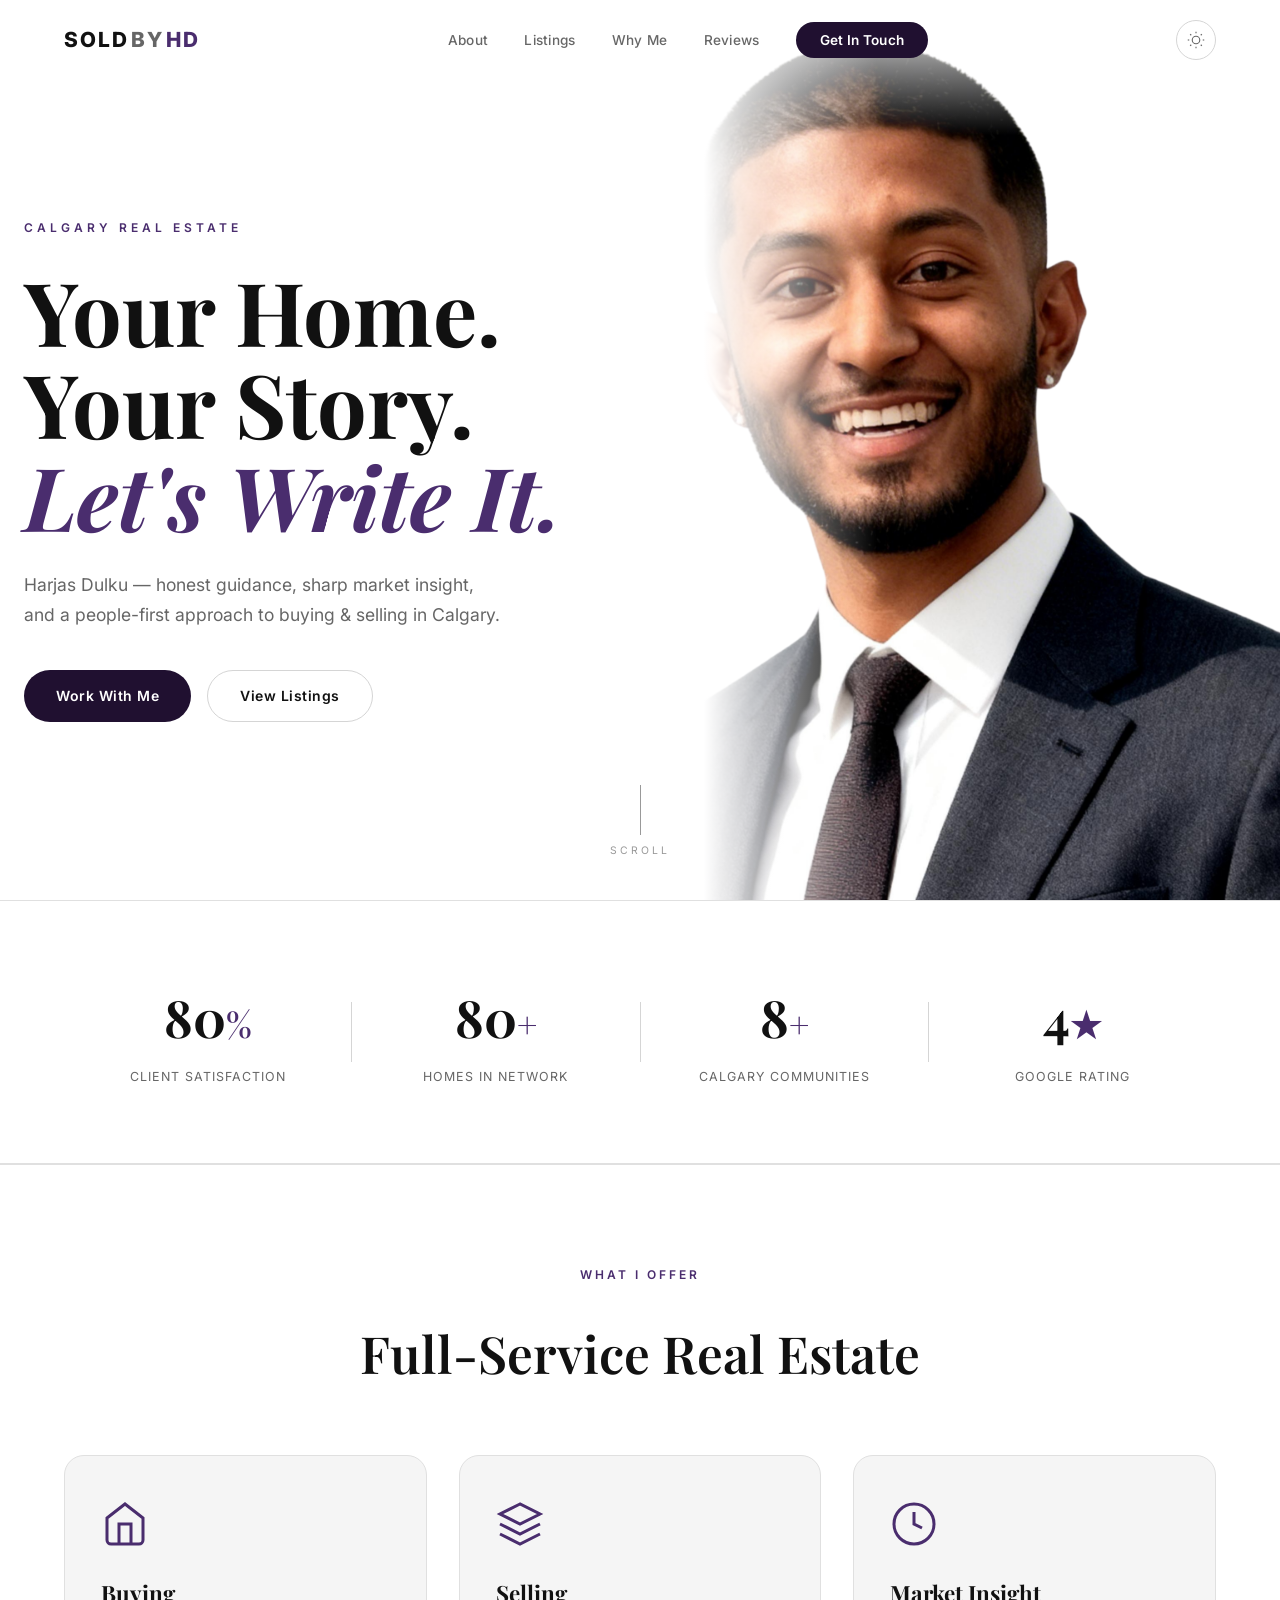
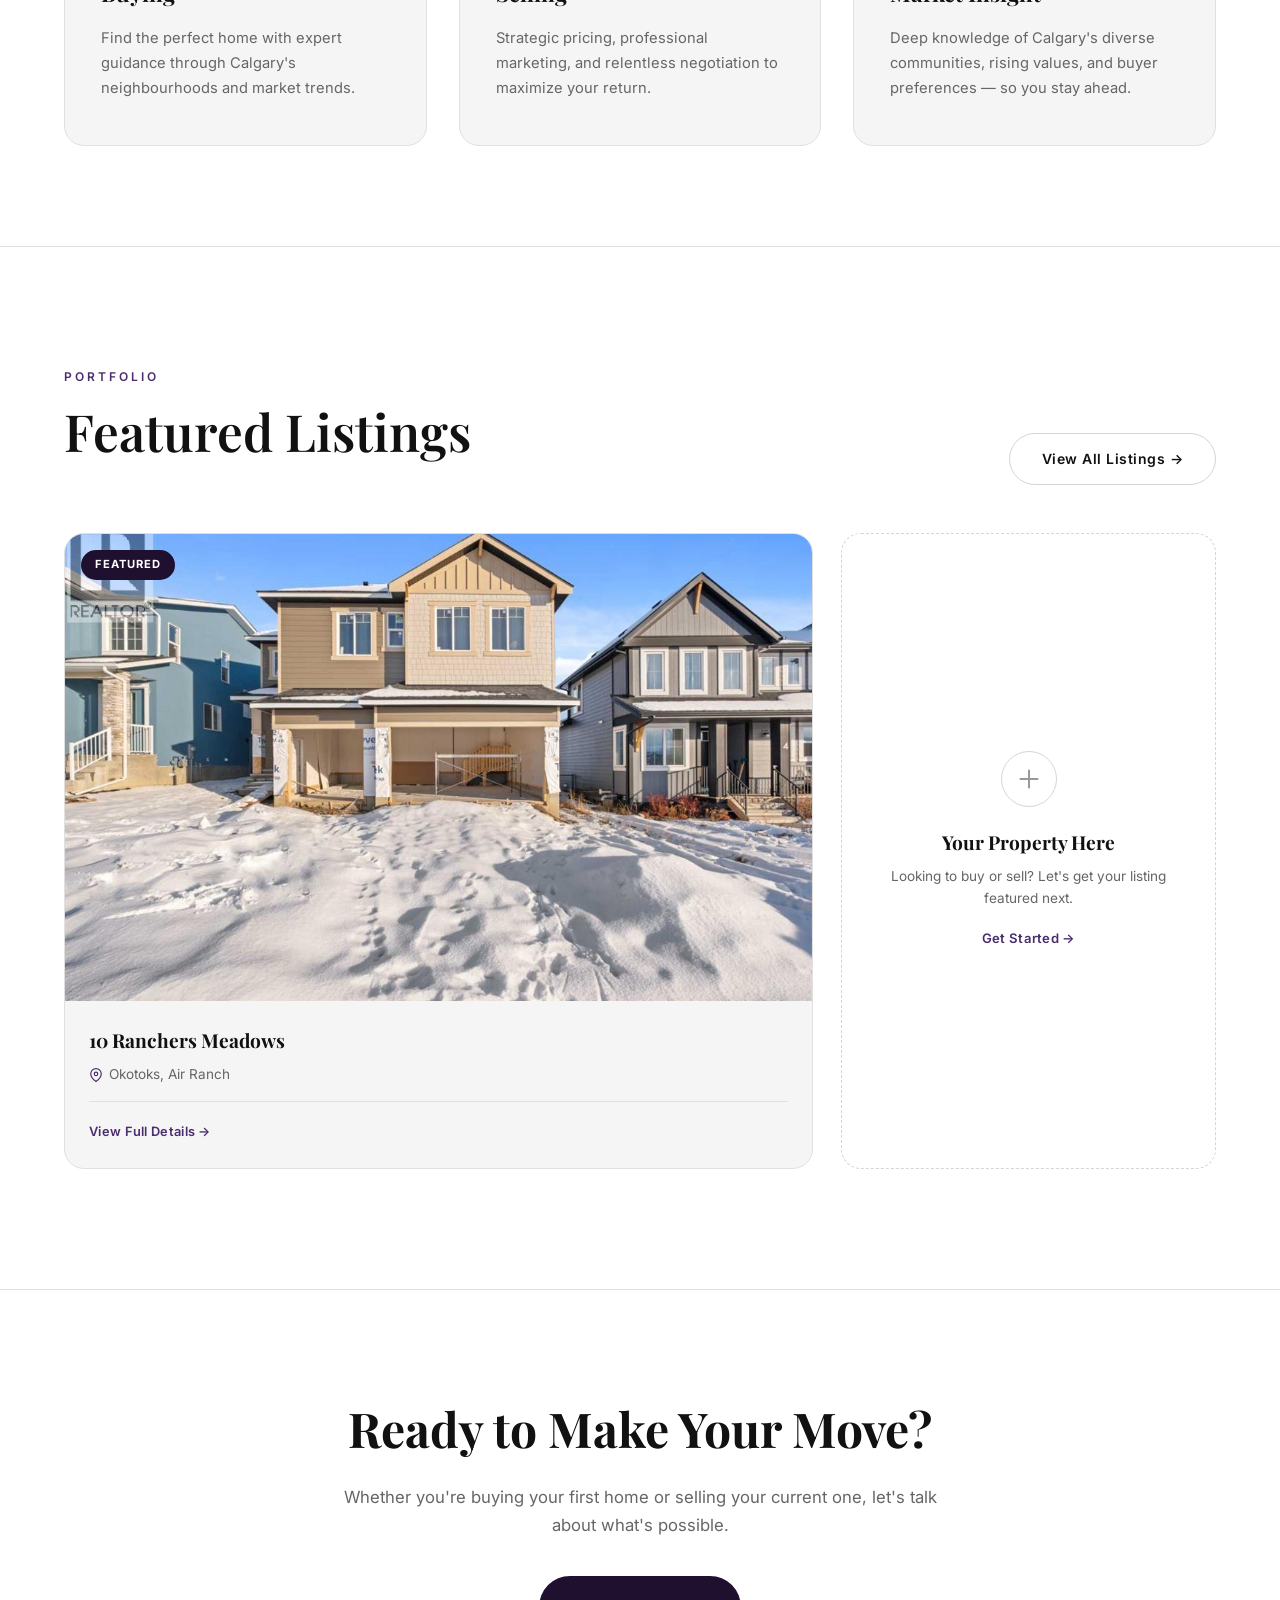
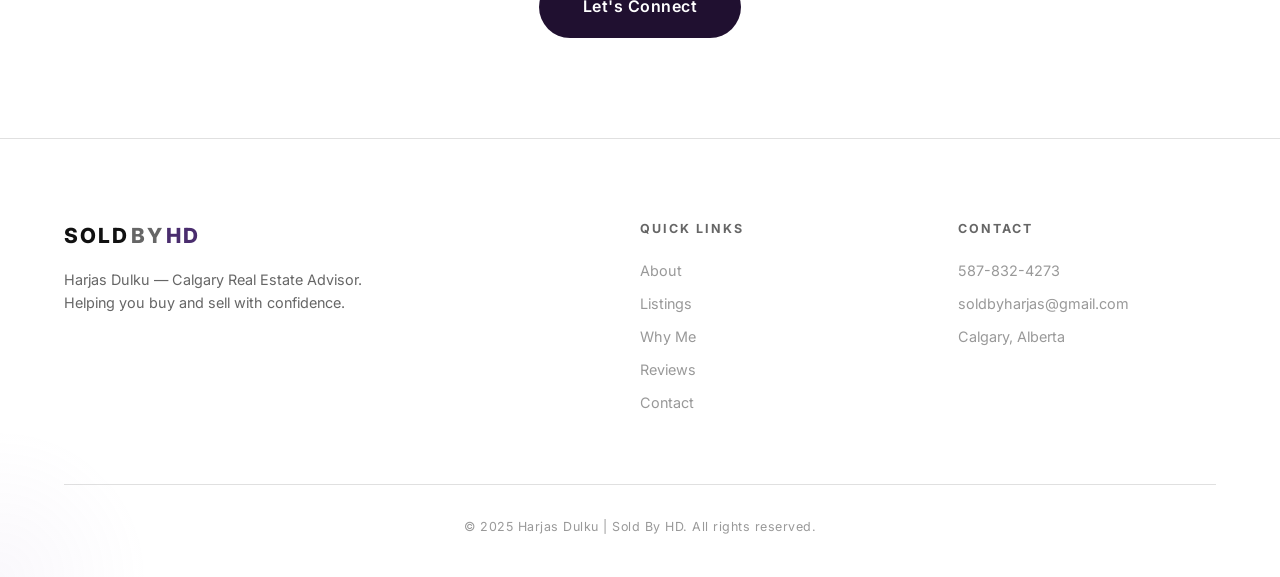
==== index.html @ 69a9d438 "Add Calgary map, refresh listings, populate client reviews - Replace contact page placeholder with e" ====
<!DOCTYPE html>
<html lang="en">
<head>
  <meta charset="UTF-8">
  <meta name="viewport" content="width=device-width, initial-scale=1.0">
  <title>Harjas Dulku — Calgary Real Estate | Sold By HD</title>
  <meta name="description" content="Harjas Dulku — Your trusted Calgary real estate advisor. Honest guidance, sharp market insight, and a people-first approach to buying and selling homes.">
  <meta property="og:title" content="Harjas Dulku — Calgary Real Estate">
  <meta property="og:description" content="Honest guidance, sharp market insight, and a people-first approach to buying and selling homes in Calgary.">
  <meta property="og:type" content="website">
  <meta property="og:url" content="https://soldbyhd.ca/">
  <link rel="preconnect" href="https://fonts.googleapis.com">
  <link rel="preconnect" href="https://fonts.gstatic.com" crossorigin>
  <link href="https://fonts.googleapis.com/css2?family=Inter:wght@300;400;500;600;700;800;900&family=Playfair+Display:ital,wght@0,400;0,500;0,600;0,700;1,400;1,500&display=swap" rel="stylesheet">
  <link rel="stylesheet" href="styles.css">
</head>
<body>

  <!-- NAVBAR -->
  <nav class="navbar" id="navbar">
    <div class="nav-container">
      <a href="index.html" class="nav-logo">
        <span class="logo-sold">SOLD</span><span class="logo-by">BY</span><span class="logo-hd">HD</span>
      </a>
      <ul class="nav-links" id="navLinks">
        <li><a href="about.html">About</a></li>
        <li><a href="listings.html">Listings</a></li>
        <li><a href="why-me.html">Why Me</a></li>
        <li><a href="reviews.html">Reviews</a></li>
        <li><a href="contact.html" class="nav-cta">Get In Touch</a></li>
      </ul>
      <div class="nav-right">
        <button class="theme-toggle" id="themeToggle" aria-label="Toggle light/dark mode">
          <svg class="icon-moon" viewBox="0 0 24 24" fill="none" stroke="currentColor" stroke-width="1.5"><path d="M21 12.79A9 9 0 1111.21 3 7 7 0 0021 12.79z"/></svg>
          <svg class="icon-sun" viewBox="0 0 24 24" fill="none" stroke="currentColor" stroke-width="1.5"><circle cx="12" cy="12" r="5"/><line x1="12" y1="1" x2="12" y2="3"/><line x1="12" y1="21" x2="12" y2="23"/><line x1="4.22" y1="4.22" x2="5.64" y2="5.64"/><line x1="18.36" y1="18.36" x2="19.78" y2="19.78"/><line x1="1" y1="12" x2="3" y2="12"/><line x1="21" y1="12" x2="23" y2="12"/><line x1="4.22" y1="19.78" x2="5.64" y2="18.36"/><line x1="18.36" y1="5.64" x2="19.78" y2="4.22"/></svg>
        </button>
        <button class="nav-toggle" id="navToggle" aria-label="Toggle navigation">
          <span></span><span></span><span></span>
        </button>
      </div>
    </div>
  </nav>

  <!-- HERO -->
  <section class="hero" id="hero">
    <div class="hero-bg-overlay"></div>
    <div class="hero-content">
      <div class="hero-tag reveal">Calgary Real Estate</div>
      <h1 class="hero-title reveal">
        <span class="hero-line">Your Home.</span>
        <span class="hero-line">Your Story.</span>
        <span class="hero-line accent">Let's Write It.</span>
      </h1>
      <p class="hero-subtitle reveal">
        Harjas Dulku — honest guidance, sharp market insight, and a people-first approach to buying &amp; selling in Calgary.
      </p>
      <div class="hero-actions reveal">
        <a href="contact.html" class="btn btn-primary">Work With Me</a>
        <a href="listings.html" class="btn btn-ghost">View Listings</a>
      </div>
    </div>
    <div class="hero-scroll-indicator">
      <div class="scroll-line"></div>
      <span>Scroll</span>
    </div>
    <div class="hero-image" aria-hidden="true">
      <img src="Images/SOLD BY HARJAS.png" alt="Harjas Dulku — Calgary Real Estate Advisor">
    </div>
  </section>

  <!-- STATS BAR -->
  <section class="stats-bar">
    <div class="container">
      <div class="stats-grid">
        <div class="stat-item reveal">
          <span class="stat-number" data-target="100">0</span><span class="stat-suffix">%</span>
          <span class="stat-label">Client Satisfaction</span>
        </div>
        <div class="stat-divider"></div>
        <div class="stat-item reveal">
          <span class="stat-number" data-target="100">0</span><span class="stat-suffix">+</span>
          <span class="stat-label">Homes in Network</span>
        </div>
        <div class="stat-divider"></div>
        <div class="stat-item reveal">
          <span class="stat-number" data-target="10">0</span><span class="stat-suffix">+</span>
          <span class="stat-label">Calgary Communities</span>
        </div>
        <div class="stat-divider"></div>
        <div class="stat-item reveal">
          <span class="stat-number" data-target="5">0</span><span class="stat-suffix">★</span>
          <span class="stat-label">Google Rating</span>
        </div>
      </div>
    </div>
  </section>

  <!-- SERVICES PREVIEW -->
  <section class="services">
    <div class="container">
      <div class="section-header center">
        <div class="section-tag reveal">What I Offer</div>
        <h2 class="section-title reveal">Full-Service Real Estate</h2>
      </div>
      <div class="services-grid">
        <div class="service-card reveal">
          <div class="service-icon">
            <svg viewBox="0 0 24 24" fill="none" stroke="currentColor" stroke-width="1.5">
              <path d="M3 9l9-7 9 7v11a2 2 0 01-2 2H5a2 2 0 01-2-2z"/>
              <polyline points="9 22 9 12 15 12 15 22"/>
            </svg>
          </div>
          <h3>Buying</h3>
          <p>Find the perfect home with expert guidance through Calgary's neighbourhoods and market trends.</p>
        </div>
        <div class="service-card reveal">
          <div class="service-icon">
            <svg viewBox="0 0 24 24" fill="none" stroke="currentColor" stroke-width="1.5">
              <path d="M12 2L2 7l10 5 10-5-10-5z"/>
              <path d="M2 17l10 5 10-5"/>
              <path d="M2 12l10 5 10-5"/>
            </svg>
          </div>
          <h3>Selling</h3>
          <p>Strategic pricing, professional marketing, and relentless negotiation to maximize your return.</p>
        </div>
        <div class="service-card reveal">
          <div class="service-icon">
            <svg viewBox="0 0 24 24" fill="none" stroke="currentColor" stroke-width="1.5">
              <circle cx="12" cy="12" r="10"/>
              <path d="M12 6v6l4 2"/>
            </svg>
          </div>
          <h3>Market Insight</h3>
          <p>Deep knowledge of Calgary's diverse communities, rising values, and buyer preferences — so you stay ahead.</p>
        </div>
      </div>
    </div>
  </section>

  <!-- FEATURED LISTING PREVIEW -->
  <section class="listings" id="listings-preview">
    <div class="container">
      <div class="section-header">
        <div>
          <div class="section-tag reveal">Portfolio</div>
          <h2 class="section-title reveal">Featured Listings</h2>
        </div>
        <a href="listings.html" class="btn btn-ghost reveal">View All Listings &rarr;</a>
      </div>
      <div class="featured-duo">
        <a href="contact.html" class="listing-card featured reveal">
          <div class="listing-image">
            <img src="Images/Ranchers Meadow.jpg" alt="10 Ranchers Meadows, Okotoks" class="listing-real-image">
            <div class="listing-badge">Featured</div>
            <div class="listing-overlay"><span>Contact for Details &rarr;</span></div>
          </div>
          <div class="listing-info">
            <h3>10 Ranchers Meadows</h3>
            <p class="listing-location">
              <svg viewBox="0 0 24 24" fill="none" stroke="currentColor" stroke-width="2" width="14" height="14"><path d="M21 10c0 7-9 13-9 13s-9-6-9-13a9 9 0 0118 0z"/><circle cx="12" cy="10" r="3"/></svg>
              Okotoks, Air Ranch
            </p>
            <div class="listing-details"><span>View Full Details &rarr;</span></div>
          </div>
        </a>
        <a href="contact.html" class="listing-card listing-cta-card reveal">
          <div class="listing-cta-inner">
            <div class="listing-cta-icon">
              <svg viewBox="0 0 24 24" fill="none" stroke="currentColor" stroke-width="1.5" width="32" height="32"><path d="M12 5v14M5 12h14"/></svg>
            </div>
            <h3>Your Property Here</h3>
            <p>Looking to buy or sell? Let's get your listing featured next.</p>
            <span class="listing-cta-link">Get Started &rarr;</span>
          </div>
        </a>
      </div>
    </div>
  </section>

  <!-- CTA BANNER -->
  <section class="cta-banner">
    <div class="container">
      <div class="cta-content reveal">
        <h2>Ready to Make Your Move?</h2>
        <p>Whether you're buying your first home or selling your current one, let's talk about what's possible.</p>
        <a href="contact.html" class="btn btn-primary btn-lg">Let's Connect</a>
      </div>
    </div>
  </section>

  <!-- FOOTER -->
  <footer class="footer">
    <div class="container">
      <div class="footer-grid">
        <div class="footer-brand">
          <a href="index.html" class="nav-logo">
            <span class="logo-sold">SOLD</span><span class="logo-by">BY</span><span class="logo-hd">HD</span>
          </a>
          <p>Harjas Dulku — Calgary Real Estate Advisor. Helping you buy and sell with confidence.</p>
        </div>
        <div class="footer-links">
          <h4>Quick Links</h4>
          <a href="about.html">About</a>
          <a href="listings.html">Listings</a>
          <a href="why-me.html">Why Me</a>
          <a href="reviews.html">Reviews</a>
          <a href="contact.html">Contact</a>
        </div>
        <div class="footer-contact">
          <h4>Contact</h4>
          <a href="tel:+15878324273">587-832-4273</a>
          <a href="mailto:soldbyharjas@gmail.com">soldbyharjas@gmail.com</a>
          <p>Calgary, Alberta</p>
        </div>
      </div>
      <div class="footer-bottom">
        <p>&copy; 2025 Harjas Dulku | Sold By HD. All rights reserved.</p>
      </div>
    </div>
  </footer>

  <script src="script.js"></script>
</body>
</html>
---- styles.css ----
/* ============================================================
   SOLD BY HD — Harjas Dulku Real Estate
   Dark theme, flat black, no gradients. Clean & modern.
   ============================================================ */

/* --- RESET & BASE --- */
*, *::before, *::after {
  margin: 0;
  padding: 0;
  box-sizing: border-box;
}

/* Dark mode (default) */
:root,
[data-theme="dark"] {
  --black: #000000;
  --bg: #000000;
  --bg-card: #0a0a0a;
  --bg-elevated: #111111;
  --bg-hover: #1a1a1a;
  --white: #ffffff;
  --text: #e0e0e0;
  --text-muted: #888888;
  --text-dim: #555555;
  --accent: #201030;
  --accent-hover: #2e1a45;
  --accent-dim: rgba(32, 16, 48, 0.3);
  --accent-light: #a78bcc;
  --accent-text: #c4aee0;
  --border: #1a1a1a;
  --border-light: #222222;
  --radius: 12px;
  --radius-sm: 8px;
  --radius-lg: 20px;
  --transition: 0.35s cubic-bezier(0.25, 0.46, 0.45, 0.94);
  --transition-fast: 0.2s ease;
  --font-body: 'Inter', -apple-system, BlinkMacSystemFont, sans-serif;
  --font-display: 'Playfair Display', Georgia, serif;
}

/* Light mode */
[data-theme="light"] {
  --black: #ffffff;
  --bg: #ffffff;
  --bg-card: #f5f5f5;
  --bg-elevated: #eeeeee;
  --bg-hover: #e8e8e8;
  --white: #111111;
  --text: #333333;
  --text-muted: #666666;
  --text-dim: #999999;
  --accent: #201030;
  --accent-hover: #2e1a45;
  --accent-dim: rgba(32, 16, 48, 0.08);
  --accent-light: #6b4d8a;
  --accent-text: #4a2d6e;
  --border: #e0e0e0;
  --border-light: #d5d5d5;
}

/* System preference: light */
@media (prefers-color-scheme: light) {
  :root:not([data-theme="dark"]) {
    --black: #ffffff;
    --bg: #ffffff;
    --bg-card: #f5f5f5;
    --bg-elevated: #eeeeee;
    --bg-hover: #e8e8e8;
    --white: #111111;
    --text: #333333;
    --text-muted: #666666;
    --text-dim: #999999;
    --accent: #201030;
    --accent-hover: #2e1a45;
    --accent-dim: rgba(32, 16, 48, 0.08);
    --accent-light: #6b4d8a;
    --accent-text: #4a2d6e;
    --border: #e0e0e0;
    --border-light: #d5d5d5;
  }
}

html {
  scroll-behavior: smooth;
  scroll-padding-top: 80px;
}

body {
  font-family: var(--font-body);
  background: var(--black);
  color: var(--text);
  line-height: 1.6;
  -webkit-font-smoothing: antialiased;
  -moz-osx-font-smoothing: grayscale;
  overflow-x: hidden;
}

a {
  color: inherit;
  text-decoration: none;
}

img {
  max-width: 100%;
  display: block;
}

.container {
  max-width: 1200px;
  margin: 0 auto;
  padding: 0 24px;
}

/* --- REVEAL ANIMATION --- */
.reveal {
  opacity: 0;
  transform: translateY(40px);
  transition: opacity 0.8s cubic-bezier(0.25, 0.46, 0.45, 0.94),
              transform 0.8s cubic-bezier(0.25, 0.46, 0.45, 0.94);
}

.reveal.visible {
  opacity: 1;
  transform: translateY(0);
}

/* stagger children */
.reveal:nth-child(2) { transition-delay: 0.1s; }
.reveal:nth-child(3) { transition-delay: 0.2s; }
.reveal:nth-child(4) { transition-delay: 0.3s; }
.reveal:nth-child(5) { transition-delay: 0.4s; }

/* --- SECTION TAGS & TITLES --- */
.section-tag {
  font-size: 0.75rem;
  font-weight: 600;
  letter-spacing: 3px;
  text-transform: uppercase;
  color: var(--accent-text);
  margin-bottom: 16px;
}

.section-title {
  font-family: var(--font-display);
  font-size: clamp(2rem, 5vw, 3.2rem);
  font-weight: 600;
  color: var(--white);
  line-height: 1.15;
  margin-bottom: 24px;
}

.section-header {
  display: flex;
  justify-content: space-between;
  align-items: flex-end;
  margin-bottom: 48px;
  gap: 24px;
}

.section-header.center {
  flex-direction: column;
  align-items: center;
  text-align: center;
}

/* --- BUTTONS --- */
.btn {
  display: inline-flex;
  align-items: center;
  justify-content: center;
  gap: 8px;
  padding: 14px 32px;
  font-family: var(--font-body);
  font-size: 0.875rem;
  font-weight: 600;
  letter-spacing: 0.5px;
  border-radius: 50px;
  border: none;
  cursor: pointer;
  transition: all var(--transition);
  white-space: nowrap;
}

.btn-primary {
  background: var(--accent);
  color: #ffffff;
}

.btn-primary:hover {
  background: var(--accent-hover);
  transform: translateY(-2px);
  box-shadow: 0 8px 30px rgba(32, 16, 48, 0.5);
}

.btn-ghost {
  background: transparent;
  color: var(--white);
  border: 1px solid var(--border-light);
}

.btn-ghost:hover {
  border-color: var(--accent-light);
  color: var(--accent-text);
  transform: translateY(-2px);
}

.btn-lg {
  padding: 18px 44px;
  font-size: 1rem;
}

.btn-full {
  width: 100%;
}

/* ============================================================
   NAVBAR
   ============================================================ */
.navbar {
  position: fixed;
  top: 0;
  left: 0;
  width: 100%;
  z-index: 1000;
  padding: 20px 0;
  transition: all var(--transition);
}

.navbar.scrolled {
  background: color-mix(in srgb, var(--bg) 92%, transparent);
  backdrop-filter: blur(20px);
  -webkit-backdrop-filter: blur(20px);
  padding: 12px 0;
  border-bottom: 1px solid var(--border);
}

.nav-container {
  max-width: 1200px;
  margin: 0 auto;
  padding: 0 24px;
  display: flex;
  align-items: center;
  justify-content: space-between;
}

.nav-logo {
  font-size: 1.3rem;
  font-weight: 800;
  letter-spacing: 2px;
  display: flex;
  gap: 2px;
}

.logo-sold { color: var(--white); }
.logo-by { color: var(--text-muted); }
.logo-hd { color: var(--accent-text); }

.nav-links {
  display: flex;
  align-items: center;
  gap: 36px;
  list-style: none;
}

.nav-links a {
  font-size: 0.85rem;
  font-weight: 500;
  color: var(--text-muted);
  transition: color var(--transition-fast);
  letter-spacing: 0.3px;
}

.nav-links a:hover {
  color: var(--white);
}

.nav-cta {
  padding: 10px 24px !important;
  background: var(--accent);
  color: #ffffff !important;
  border-radius: 50px;
  font-weight: 600 !important;
}

.nav-cta:hover {
  background: var(--accent-hover) !important;
  color: #ffffff !important;
}

/* Nav right group */
.nav-right {
  display: flex;
  align-items: center;
  gap: 12px;
  flex-shrink: 0;
}

/* Theme toggle */
.theme-toggle {
  width: 40px;
  height: 40px;
  border: 1px solid var(--border-light);
  border-radius: 50%;
  background: transparent;
  color: var(--text-muted);
  cursor: pointer;
  display: flex;
  align-items: center;
  justify-content: center;
  transition: all var(--transition-fast);
  flex-shrink: 0;
}

.theme-toggle:hover {
  border-color: var(--accent-light);
  color: var(--accent-text);
}

.theme-toggle svg {
  width: 18px;
  height: 18px;
}

.theme-toggle .icon-moon,
.theme-toggle .icon-sun {
  display: none;
}

/* Show moon in dark mode (click to go light) */
:root:not([data-theme="light"]) .theme-toggle .icon-moon {
  display: block;
}
:root:not([data-theme="light"]) .theme-toggle .icon-sun {
  display: none;
}

/* Show sun in light mode (click to go dark) */
[data-theme="light"] .theme-toggle .icon-sun {
  display: block;
}
[data-theme="light"] .theme-toggle .icon-moon {
  display: none;
}

/* System light preference without explicit theme */
@media (prefers-color-scheme: light) {
  :root:not([data-theme="dark"]):not([data-theme="light"]) .theme-toggle .icon-sun {
    display: block;
  }
  :root:not([data-theme="dark"]):not([data-theme="light"]) .theme-toggle .icon-moon {
    display: none;
  }
}

/* Mobile toggle */
.nav-toggle {
  display: none;
  flex-direction: column;
  gap: 5px;
  background: none;
  border: none;
  cursor: pointer;
  padding: 4px;
  z-index: 1001;
}

.nav-toggle span {
  width: 24px;
  height: 2px;
  background: var(--white);
  transition: all var(--transition);
  border-radius: 2px;
}

.nav-toggle.active span:nth-child(1) {
  transform: rotate(45deg) translate(5px, 5px);
}

.nav-toggle.active span:nth-child(2) {
  opacity: 0;
}

.nav-toggle.active span:nth-child(3) {
  transform: rotate(-45deg) translate(5px, -5px);
}

/* ============================================================
   HERO
   ============================================================ */
.hero {
  position: relative;
  min-height: 100vh;
  display: flex;
  align-items: center;
  padding: 120px 24px 80px;
  overflow: hidden;
}

.hero-bg-overlay {
  position: absolute;
  inset: 0;
  background: var(--black);
  z-index: 0;
}

.hero-image {
  position: absolute;
  top: 0;
  right: 0;
  width: 45%;
  height: 100%;
  z-index: 1;
  overflow: hidden;
}

.hero-image img {
  width: 100%;
  height: 100%;
  object-fit: cover;
  object-position: top center;
}

/* Fade the image edges into the background */
.hero-image::after {
  content: '';
  position: absolute;
  inset: 0;
  background:
    linear-gradient(to right, var(--bg) 0%, transparent 30%),
    linear-gradient(to bottom, var(--bg) 0%, transparent 15%);
  pointer-events: none;
}

.hero-content {
  position: relative;
  z-index: 2;
  max-width: 650px;
}

.hero-tag {
  font-size: 0.75rem;
  font-weight: 600;
  letter-spacing: 4px;
  text-transform: uppercase;
  color: var(--accent-text);
  margin-bottom: 28px;
}

.hero-title {
  font-family: var(--font-display);
  font-size: clamp(3rem, 7vw, 5.5rem);
  font-weight: 700;
  line-height: 1.05;
  margin-bottom: 28px;
}

.hero-line {
  display: block;
  color: var(--white);
}

.hero-line.accent {
  color: var(--accent-text);
  font-style: italic;
}

.hero-subtitle {
  font-size: 1.1rem;
  color: var(--text-muted);
  line-height: 1.7;
  max-width: 480px;
  margin-bottom: 40px;
}

.hero-actions {
  display: flex;
  gap: 16px;
  flex-wrap: wrap;
}

/* Scroll indicator */
.hero-scroll-indicator {
  position: absolute;
  bottom: 40px;
  left: 50%;
  transform: translateX(-50%);
  display: flex;
  flex-direction: column;
  align-items: center;
  gap: 8px;
  z-index: 3;
}

.hero-scroll-indicator span {
  font-size: 0.65rem;
  letter-spacing: 3px;
  text-transform: uppercase;
  color: var(--text-dim);
}

.scroll-line {
  width: 1px;
  height: 50px;
  background: var(--text-dim);
  position: relative;
  overflow: hidden;
}

.scroll-line::after {
  content: '';
  position: absolute;
  top: -100%;
  left: 0;
  width: 100%;
  height: 100%;
  background: var(--accent-light);
  animation: scrollPulse 2s ease-in-out infinite;
}

@keyframes scrollPulse {
  0% { top: -100%; }
  100% { top: 100%; }
}

/* ============================================================
   STATS BAR
   ============================================================ */
.stats-bar {
  padding: 60px 0;
  border-top: 1px solid var(--border);
  border-bottom: 1px solid var(--border);
}

.stats-grid {
  display: flex;
  align-items: center;
  justify-content: center;
  gap: 0;
}

.stat-item {
  flex: 1;
  text-align: center;
  padding: 16px 24px;
}

.stat-number {
  font-family: var(--font-display);
  font-size: clamp(2.2rem, 4vw, 3.5rem);
  font-weight: 700;
  color: var(--white);
}

.stat-suffix {
  font-family: var(--font-display);
  font-size: clamp(1.5rem, 3vw, 2.2rem);
  color: var(--accent-text);
  font-weight: 600;
}

.stat-label {
  display: block;
  font-size: 0.78rem;
  color: var(--text-muted);
  letter-spacing: 1px;
  text-transform: uppercase;
  margin-top: 8px;
}

.stat-divider {
  width: 1px;
  height: 60px;
  background: var(--border-light);
}

/* ============================================================
   ABOUT
   ============================================================ */
.about {
  padding: 120px 0;
}

.about-grid {
  display: grid;
  grid-template-columns: 1fr 1fr;
  gap: 80px;
  align-items: center;
}

.about-image {
  position: relative;
}

.about-image-accent {
  position: absolute;
  bottom: -20px;
  right: -20px;
  width: 60%;
  height: 60%;
  border: 1px solid var(--accent-light);
  border-radius: var(--radius);
  z-index: -1;
  opacity: 0.3;
}

.about-text {
  font-size: 1.05rem;
  color: var(--text-muted);
  line-height: 1.8;
  margin-bottom: 20px;
}

.about-signature {
  display: flex;
  align-items: center;
  gap: 16px;
  margin-top: 36px;
}

.signature-line {
  width: 40px;
  height: 1px;
  background: var(--accent-light);
}

.about-signature span {
  font-family: var(--font-display);
  font-size: 1.1rem;
  font-style: italic;
  color: var(--accent-text);
}

/* Image placeholders */
.image-placeholder {
  background: var(--bg-card);
  border: 1px solid var(--border);
  border-radius: var(--radius);
  display: flex;
  align-items: center;
  justify-content: center;
  overflow: hidden;
}

.image-placeholder span {
  font-size: 0.7rem;
  letter-spacing: 3px;
  text-transform: uppercase;
  color: var(--text-dim);
  font-weight: 600;
}

.image-placeholder.portrait {
  aspect-ratio: 3/4;
}

.image-placeholder.portrait.tall {
  aspect-ratio: 2/3;
}

.image-placeholder.landscape {
  aspect-ratio: 16/10;
}

/* ============================================================
   SERVICES
   ============================================================ */
.services {
  padding: 100px 0;
  border-top: 1px solid var(--border);
}

.services-grid {
  display: grid;
  grid-template-columns: repeat(3, 1fr);
  gap: 32px;
}

.service-card {
  background: var(--bg-card);
  border: 1px solid var(--border);
  border-radius: var(--radius-lg);
  padding: 44px 36px;
  transition: all var(--transition);
}

.service-card:hover {
  border-color: var(--accent-light);
  transform: translateY(-4px);
  background: var(--bg-elevated);
}

.service-icon {
  width: 48px;
  height: 48px;
  color: var(--accent-text);
  margin-bottom: 28px;
}

.service-icon svg {
  width: 100%;
  height: 100%;
}

.service-card h3 {
  font-family: var(--font-display);
  font-size: 1.4rem;
  color: var(--white);
  margin-bottom: 14px;
}

.service-card p {
  font-size: 0.92rem;
  color: var(--text-muted);
  line-height: 1.7;
}

/* ============================================================
   LISTINGS
   ============================================================ */
.listings {
  padding: 120px 0;
  border-top: 1px solid var(--border);
}

.listings-grid {
  display: grid;
  grid-template-columns: repeat(3, 1fr);
  gap: 28px;
}

.listing-card {
  background: var(--bg-card);
  border: 1px solid var(--border);
  border-radius: var(--radius-lg);
  overflow: hidden;
  transition: all var(--transition);
  display: block;
}

.listing-card:hover {
  border-color: var(--accent-light);
  transform: translateY(-6px);
  box-shadow: 0 20px 60px rgba(0, 0, 0, 0.4);
}

.listing-image {
  position: relative;
  overflow: hidden;
}

.listing-image .image-placeholder {
  border-radius: 0;
  border: none;
}

.listing-badge {
  position: absolute;
  top: 16px;
  left: 16px;
  background: var(--accent);
  color: #ffffff;
  font-size: 0.7rem;
  font-weight: 700;
  letter-spacing: 1px;
  text-transform: uppercase;
  padding: 6px 14px;
  border-radius: 50px;
}

.listing-badge.soon {
  background: var(--bg-elevated);
  color: var(--text-muted);
  border: 1px solid var(--border-light);
}

.listing-badge.past {
  background: rgba(20, 20, 20, 0.85);
  color: var(--text-muted);
  border: 1px solid var(--border-light);
  backdrop-filter: blur(4px);
}

.listing-overlay {
  position: absolute;
  inset: 0;
  background: rgba(0, 0, 0, 0.6);
  display: flex;
  align-items: center;
  justify-content: center;
  opacity: 0;
  transition: opacity var(--transition);
}

.listing-card:hover .listing-overlay {
  opacity: 1;
}

.listing-overlay span {
  color: var(--white);
  font-size: 0.85rem;
  font-weight: 600;
  letter-spacing: 0.5px;
}

.listing-info {
  padding: 24px;
}

.listing-info h3 {
  font-family: var(--font-display);
  font-size: 1.2rem;
  color: var(--white);
  margin-bottom: 8px;
}

.listing-location {
  display: flex;
  align-items: center;
  gap: 6px;
  font-size: 0.85rem;
  color: var(--text-muted);
  margin-bottom: 16px;
}

.listing-location svg {
  color: var(--accent-text);
  flex-shrink: 0;
}

.listing-details {
  padding-top: 16px;
  border-top: 1px solid var(--border);
}

.listing-details span {
  font-size: 0.8rem;
  font-weight: 600;
  color: var(--accent-text);
  letter-spacing: 0.3px;
}

/* Featured duo layout (2/3 + 1/3) */
.featured-duo {
  display: grid;
  grid-template-columns: 2fr 1fr;
  gap: 28px;
  align-items: stretch;
}

.featured-duo .listing-card {
  height: 100%;
}

.featured-duo .listing-cta-card {
  min-height: 100%;
}

@media (max-width: 768px) {
  .featured-duo {
    grid-template-columns: 1fr;
  }
}

/* Real listing images */
.listing-real-image {
  width: 100%;
  aspect-ratio: 16/10;
  object-fit: cover;
  display: block;
}

.listing-real-image.lg {
  aspect-ratio: auto;
  height: 100%;
  min-height: 350px;
}

/* Sold listing cards */
.listing-card.sold {
  opacity: 0.7;
}

.listing-card.sold:hover {
  opacity: 1;
}

.sold-hero {
  aspect-ratio: 16/10;
  background: var(--bg-elevated);
  display: flex;
  align-items: center;
  justify-content: center;
  position: relative;
  overflow: hidden;
}

.sold-hero::before {
  content: '';
  position: absolute;
  inset: 0;
  border: 1px solid var(--border);
  opacity: 0.5;
}

.sold-hero-text {
  font-family: var(--font-display);
  font-size: 2.5rem;
  font-weight: 700;
  font-style: italic;
  color: var(--text-dim);
  letter-spacing: 4px;
  text-transform: uppercase;
  opacity: 0.35;
  user-select: none;
}

.listing-card.sold:hover .sold-hero-text {
  opacity: 0.55;
}

.listing-badge.sold-badge {
  background: #1a1a1a;
  color: #888888;
  border: 1px solid #333333;
}

.sold-text {
  color: var(--text-dim) !important;
}

/* CTA listing card */
.listing-cta-card {
  border: 1px dashed var(--border-light) !important;
  background: transparent !important;
  display: flex !important;
  align-items: center;
  justify-content: center;
  cursor: pointer;
}

.listing-cta-card:hover {
  border-color: var(--accent-light) !important;
  background: var(--bg-card) !important;
}

.listing-cta-inner {
  text-align: center;
  padding: 40px 24px;
}

.listing-cta-icon {
  width: 56px;
  height: 56px;
  border-radius: 50%;
  border: 1px solid var(--border-light);
  display: flex;
  align-items: center;
  justify-content: center;
  margin: 0 auto 20px;
  color: var(--text-dim);
  transition: all var(--transition);
}

.listing-cta-card:hover .listing-cta-icon {
  border-color: var(--accent-light);
  color: var(--accent-text);
}

.listing-cta-inner h3 {
  font-family: var(--font-display);
  font-size: 1.2rem;
  color: var(--white);
  margin-bottom: 8px;
}

.listing-cta-inner p {
  font-size: 0.85rem;
  color: var(--text-muted);
  line-height: 1.6;
  margin-bottom: 16px;
}

.listing-cta-link {
  font-size: 0.82rem;
  font-weight: 600;
  color: var(--accent-text);
  letter-spacing: 0.3px;
}

/* ============================================================
   WHY ME
   ============================================================ */
.why-me {
  padding: 120px 0;
  border-top: 1px solid var(--border);
}

.why-me-grid {
  display: grid;
  grid-template-columns: 1.2fr 0.8fr;
  gap: 80px;
  align-items: start;
}

.why-me-points {
  display: flex;
  flex-direction: column;
  gap: 36px;
  margin-top: 16px;
}

.why-point {
  display: flex;
  gap: 24px;
  align-items: flex-start;
  padding: 28px;
  background: var(--bg-card);
  border: 1px solid var(--border);
  border-radius: var(--radius);
  transition: all var(--transition);
}

.why-point:hover {
  border-color: var(--accent-light);
  background: var(--bg-elevated);
}

.why-point-number {
  font-family: var(--font-display);
  font-size: 1.8rem;
  font-weight: 700;
  color: var(--accent-text);
  opacity: 0.5;
  line-height: 1;
  flex-shrink: 0;
  min-width: 40px;
}

.why-point h4 {
  font-size: 1.05rem;
  color: var(--white);
  margin-bottom: 8px;
  font-weight: 600;
}

.why-point p {
  font-size: 0.9rem;
  color: var(--text-muted);
  line-height: 1.7;
}

.why-me-visual {
  position: sticky;
  top: 120px;
}

/* ============================================================
   REVIEWS
   ============================================================ */
.reviews {
  padding: 120px 0;
  border-top: 1px solid var(--border);
}

.reviews-grid {
  display: grid;
  grid-template-columns: repeat(3, 1fr);
  gap: 28px;
  margin-top: 48px;
}

.review-card {
  background: var(--bg-card);
  border: 1px solid var(--border);
  border-radius: var(--radius-lg);
  padding: 40px 32px;
  transition: all var(--transition);
}

.review-card:hover {
  border-color: var(--accent-light);
  transform: translateY(-4px);
}

.review-stars {
  color: var(--accent-text);
  font-size: 1.1rem;
  letter-spacing: 3px;
  margin-bottom: 20px;
}

.review-text {
  font-size: 0.95rem;
  color: var(--text-muted);
  line-height: 1.7;
  font-style: italic;
  margin-bottom: 28px;
}

.review-author {
  display: flex;
  align-items: center;
  gap: 14px;
}

.review-avatar {
  width: 44px;
  height: 44px;
  border-radius: 50%;
  background: var(--bg-elevated);
  border: 1px solid var(--border-light);
  display: flex;
  align-items: center;
  justify-content: center;
  color: var(--text-dim);
  font-size: 0.85rem;
}

.promise-title {
  font-family: var(--font-display);
  font-size: 1.1rem;
  color: var(--white);
  margin-bottom: 12px;
}

.review-author strong {
  display: block;
  color: var(--white);
  font-size: 0.9rem;
}

.review-author span {
  font-size: 0.78rem;
  color: var(--text-dim);
}

/* ============================================================
   CTA BANNER
   ============================================================ */
.cta-banner {
  padding: 100px 0;
  border-top: 1px solid var(--border);
}

.cta-content {
  text-align: center;
  max-width: 600px;
  margin: 0 auto;
}

.cta-content h2 {
  font-family: var(--font-display);
  font-size: clamp(2rem, 4vw, 3rem);
  color: var(--white);
  margin-bottom: 16px;
}

.cta-content p {
  color: var(--text-muted);
  font-size: 1.05rem;
  line-height: 1.7;
  margin-bottom: 36px;
}

/* ============================================================
   CONTACT
   ============================================================ */
.contact {
  padding: 120px 0;
  border-top: 1px solid var(--border);
}

.contact-grid {
  display: grid;
  grid-template-columns: 1fr 1fr;
  gap: 80px;
}

.contact-text {
  font-size: 1rem;
  color: var(--text-muted);
  line-height: 1.7;
  margin-bottom: 40px;
}

.contact-details {
  display: flex;
  flex-direction: column;
  gap: 20px;
  margin-bottom: 36px;
}

.contact-item {
  display: flex;
  align-items: center;
  gap: 16px;
  padding: 20px;
  background: var(--bg-card);
  border: 1px solid var(--border);
  border-radius: var(--radius);
  transition: all var(--transition);
}

.contact-item:hover {
  border-color: var(--accent-light);
  background: var(--bg-elevated);
}

.contact-icon {
  width: 40px;
  height: 40px;
  color: var(--accent-text);
  flex-shrink: 0;
}

.contact-icon svg {
  width: 100%;
  height: 100%;
}

.contact-label {
  display: block;
  font-size: 0.72rem;
  letter-spacing: 1.5px;
  text-transform: uppercase;
  color: var(--text-dim);
  margin-bottom: 2px;
}

.contact-value {
  font-size: 1rem;
  color: var(--white);
  font-weight: 500;
}

/* Social Links */
.social-links {
  display: flex;
  gap: 12px;
}

.social-link {
  width: 48px;
  height: 48px;
  border: 1px solid var(--border-light);
  border-radius: 50%;
  display: flex;
  align-items: center;
  justify-content: center;
  color: var(--text-muted);
  transition: all var(--transition);
}

.social-link svg {
  width: 20px;
  height: 20px;
}

.social-link:hover {
  border-color: var(--accent-light);
  color: var(--accent-text);
  transform: translateY(-3px);
}

/* Contact Form */
.contact-form-wrap {
  background: var(--bg-card);
  border: 1px solid var(--border);
  border-radius: var(--radius-lg);
  padding: 48px;
}

.contact-form {
  display: grid;
  grid-template-columns: 1fr 1fr;
  gap: 24px;
}

.form-group {
  position: relative;
}

.form-group.full {
  grid-column: 1 / -1;
}

.form-group input,
.form-group textarea,
.form-group select {
  width: 100%;
  padding: 18px 16px 8px;
  background: var(--bg-elevated);
  border: 1px solid var(--border-light);
  border-radius: var(--radius-sm);
  color: var(--white);
  font-family: var(--font-body);
  font-size: 0.92rem;
  transition: border-color var(--transition-fast);
  outline: none;
  -webkit-appearance: none;
}

.form-group select {
  cursor: pointer;
}

.form-group textarea {
  resize: vertical;
  min-height: 120px;
}

.form-group input:focus,
.form-group textarea:focus,
.form-group select:focus {
  border-color: var(--accent-light);
}

.form-group label {
  position: absolute;
  top: 50%;
  left: 16px;
  transform: translateY(-50%);
  font-size: 0.85rem;
  color: var(--text-dim);
  pointer-events: none;
  transition: all var(--transition-fast);
}

.form-group textarea ~ label {
  top: 18px;
  transform: none;
}

.form-group input:focus ~ label,
.form-group input:not(:placeholder-shown) ~ label,
.form-group textarea:focus ~ label,
.form-group textarea:not(:placeholder-shown) ~ label,
.form-group select:focus ~ label,
.form-group select:valid ~ label {
  top: 8px;
  transform: none;
  font-size: 0.65rem;
  letter-spacing: 1px;
  text-transform: uppercase;
  color: var(--accent-text);
}

/* ============================================================
   FOOTER
   ============================================================ */
.footer {
  padding: 80px 0 40px;
  border-top: 1px solid var(--border);
}

.footer-grid {
  display: grid;
  grid-template-columns: 2fr 1fr 1fr;
  gap: 60px;
  margin-bottom: 60px;
}

.footer-brand p {
  color: var(--text-muted);
  font-size: 0.9rem;
  line-height: 1.6;
  margin-top: 16px;
  max-width: 300px;
}

.footer-links h4,
.footer-contact h4 {
  font-size: 0.78rem;
  letter-spacing: 2px;
  text-transform: uppercase;
  color: var(--text-muted);
  margin-bottom: 20px;
}

.footer-links a,
.footer-contact a,
.footer-contact p {
  display: block;
  font-size: 0.9rem;
  color: var(--text-dim);
  margin-bottom: 10px;
  transition: color var(--transition-fast);
}

.footer-links a:hover,
.footer-contact a:hover {
  color: var(--accent-text);
}

.footer-bottom {
  padding-top: 32px;
  border-top: 1px solid var(--border);
  text-align: center;
}

.footer-bottom p {
  font-size: 0.78rem;
  color: var(--text-dim);
  letter-spacing: 0.5px;
}

/* ============================================================
   RESPONSIVE
   ============================================================ */
@media (max-width: 1024px) {
  .about-grid {
    gap: 48px;
  }

  .why-me-grid {
    grid-template-columns: 1fr;
    gap: 48px;
  }

  .why-me-visual {
    position: static;
    max-width: 400px;
    margin: 0 auto;
  }

  .listings-grid {
    grid-template-columns: repeat(2, 1fr);
  }

  .services-grid {
    grid-template-columns: repeat(2, 1fr);
  }
}

@media (max-width: 768px) {
  /* Nav mobile */
  .nav-toggle {
    display: flex;
  }

  .nav-right {
    gap: 8px;
  }

  .theme-toggle {
    width: 36px;
    height: 36px;
  }

  .theme-toggle svg {
    width: 16px;
    height: 16px;
  }

  .nav-links {
    position: fixed;
    top: 0;
    right: -100%;
    width: 80%;
    max-width: 360px;
    height: 100vh;
    background: var(--bg-card);
    flex-direction: column;
    justify-content: center;
    align-items: center;
    gap: 32px;
    transition: right var(--transition);
    border-left: 1px solid var(--border);
    z-index: 1000;
  }

  .nav-links.open {
    right: 0;
  }

  .nav-links a {
    font-size: 1.1rem;
    color: var(--white);
  }

  /* Hero */
  .hero {
    padding: 140px 24px 100px;
    min-height: 100svh;
  }

  .hero-image {
    display: none;
  }

  .hero-title {
    font-size: clamp(2.4rem, 10vw, 3.8rem);
  }

  .hero-scroll-indicator {
    display: none;
  }

  /* Stats */
  .stats-grid {
    flex-wrap: wrap;
    gap: 0;
  }

  .stat-item {
    flex: 0 0 50%;
    padding: 20px;
  }

  .stat-divider {
    display: none;
  }

  /* About */
  .about {
    padding: 80px 0;
  }

  .about-grid {
    grid-template-columns: 1fr;
    gap: 40px;
  }

  .about-image {
    max-width: 350px;
    margin: 0 auto;
  }

  /* Services */
  .services-grid {
    grid-template-columns: 1fr;
    gap: 20px;
  }

  /* Listings */
  .listings {
    padding: 80px 0;
  }

  .listings-grid {
    grid-template-columns: 1fr;
    gap: 20px;
  }

  .section-header {
    flex-direction: column;
    align-items: flex-start;
    gap: 16px;
  }

  /* Reviews */
  .reviews {
    padding: 80px 0;
  }

  .reviews-grid {
    grid-template-columns: 1fr;
    gap: 20px;
  }

  /* Contact */
  .contact {
    padding: 80px 0;
  }

  .contact-grid {
    grid-template-columns: 1fr;
    gap: 48px;
  }

  .contact-form {
    grid-template-columns: 1fr;
  }

  .contact-form-wrap {
    padding: 32px 24px;
  }

  /* Footer */
  .footer-grid {
    grid-template-columns: 1fr;
    gap: 40px;
  }

  /* Why Me */
  .why-me {
    padding: 80px 0;
  }

  .why-point {
    flex-direction: column;
    gap: 12px;
    padding: 24px;
  }
}

@media (max-width: 480px) {
  .hero-title {
    font-size: 2.4rem;
  }

  .hero-actions {
    flex-direction: column;
  }

  .hero-actions .btn {
    width: 100%;
    text-align: center;
  }

  .stat-item {
    flex: 0 0 100%;
  }

  .btn-lg {
    padding: 16px 32px;
    font-size: 0.9rem;
  }
}

/* ============================================================
   ACTIVE NAV LINK
   ============================================================ */
.nav-links a.active {
  color: var(--white);
}

/* ============================================================
   PAGE HERO (sub-pages)
   ============================================================ */
.page-hero {
  padding: 160px 0 80px;
  border-bottom: 1px solid var(--border);
}

.page-hero-content {
  max-width: 700px;
}

.page-hero-title {
  font-family: var(--font-display);
  font-size: clamp(2.8rem, 6vw, 4.5rem);
  font-weight: 700;
  color: var(--white);
  line-height: 1.1;
  margin-bottom: 20px;
}

.page-hero-subtitle {
  font-size: 1.1rem;
  color: var(--text-muted);
  line-height: 1.7;
  max-width: 520px;
}

/* ============================================================
   ABOUT PAGE
   ============================================================ */
.about-page {
  padding: 100px 0;
}

.about-page-grid {
  display: grid;
  grid-template-columns: 0.9fr 1.1fr;
  gap: 80px;
  align-items: start;
}

.about-page-image {
  position: relative;
  position: sticky;
  top: 100px;
}

.about-real-image {
  width: 100%;
  border-radius: var(--radius);
  aspect-ratio: 3/4;
  object-fit: cover;
  object-position: top center;
}

.about-page-content .about-text {
  font-size: 1.05rem;
  color: var(--text-muted);
  line-height: 1.85;
  margin-bottom: 24px;
}

/* Values */
.values-section {
  padding: 100px 0;
  border-top: 1px solid var(--border);
}

.values-grid {
  display: grid;
  grid-template-columns: repeat(4, 1fr);
  gap: 28px;
  margin-top: 48px;
}

.value-card {
  background: var(--bg-card);
  border: 1px solid var(--border);
  border-radius: var(--radius-lg);
  padding: 40px 28px;
  transition: all var(--transition);
}

.value-card:hover {
  border-color: var(--accent-light);
  transform: translateY(-4px);
}

.value-number {
  font-family: var(--font-display);
  font-size: 2rem;
  font-weight: 700;
  color: var(--accent-text);
  opacity: 0.4;
  margin-bottom: 20px;
}

.value-card h3 {
  font-family: var(--font-display);
  font-size: 1.25rem;
  color: var(--white);
  margin-bottom: 12px;
}

.value-card p {
  font-size: 0.88rem;
  color: var(--text-muted);
  line-height: 1.7;
}

/* ============================================================
   LISTINGS PAGE
   ============================================================ */
.filter-bar {
  padding: 32px 0;
  border-bottom: 1px solid var(--border);
}

.filter-tabs {
  display: flex;
  gap: 8px;
  flex-wrap: wrap;
}

.filter-tab {
  padding: 10px 24px;
  background: transparent;
  border: 1px solid var(--border-light);
  border-radius: 50px;
  color: var(--text-muted);
  font-family: var(--font-body);
  font-size: 0.82rem;
  font-weight: 500;
  cursor: pointer;
  transition: all var(--transition-fast);
  letter-spacing: 0.3px;
}

.filter-tab:hover {
  border-color: var(--accent-light);
  color: var(--white);
}

.filter-tab.active {
  background: var(--accent);
  border-color: var(--accent);
  color: #ffffff;
  font-weight: 600;
}

.listings-page {
  padding: 80px 0;
}

.listings-page-grid {
  display: flex;
  flex-direction: column;
  gap: 60px;
}

/* Large listing card */
.listing-card-lg {
  display: grid;
  grid-template-columns: 1.2fr 0.8fr;
  background: var(--bg-card);
  border: 1px solid var(--border);
  border-radius: var(--radius-lg);
  overflow: hidden;
  transition: all var(--transition);
}

.listing-card-lg:hover {
  border-color: var(--accent-light);
  box-shadow: 0 20px 60px rgba(0, 0, 0, 0.4);
}

.listing-card-lg-image {
  position: relative;
  overflow: hidden;
}

.listing-card-lg-image .image-placeholder {
  border-radius: 0;
  border: none;
  height: 100%;
  aspect-ratio: auto;
  min-height: 350px;
}

.image-placeholder.landscape-wide {
  aspect-ratio: auto;
  min-height: 100%;
}

.listing-card-lg-info {
  padding: 44px;
  display: flex;
  flex-direction: column;
  justify-content: center;
  gap: 20px;
}

.listing-card-lg-top h2 {
  font-family: var(--font-display);
  font-size: 1.8rem;
  color: var(--white);
  margin-bottom: 8px;
}

.listing-description {
  font-size: 0.92rem;
  color: var(--text-muted);
  line-height: 1.7;
}

.listing-features {
  display: flex;
  flex-direction: column;
  gap: 12px;
}

.listing-feature {
  display: flex;
  align-items: center;
  gap: 10px;
  color: var(--text-muted);
  font-size: 0.88rem;
}

.listing-feature svg {
  color: var(--accent-text);
  flex-shrink: 0;
}

.listing-card-lg-cta {
  margin-top: 8px;
}

.listings-grid-title {
  font-family: var(--font-display);
  font-size: 1.6rem;
  color: var(--white);
  margin-bottom: 28px;
}

.listings-grid-section .listings-grid {
  margin-top: 0;
}

/* ============================================================
   WHY ME PAGE
   ============================================================ */
.why-me-page {
  padding: 80px 0;
}

.why-block {
  display: grid;
  grid-template-columns: 1.1fr 0.9fr;
  gap: 60px;
  align-items: center;
  padding: 60px 0;
  border-bottom: 1px solid var(--border);
}

.why-block:last-child {
  border-bottom: none;
}

.why-block.reverse {
  direction: rtl;
}

.why-block.reverse > * {
  direction: ltr;
}

.why-block-content {
  display: flex;
  gap: 24px;
  align-items: flex-start;
}

.why-block-number {
  font-family: var(--font-display);
  font-size: 3rem;
  font-weight: 700;
  color: var(--accent-text);
  opacity: 0.3;
  line-height: 1;
  flex-shrink: 0;
  min-width: 60px;
}

.why-block-content h2 {
  font-family: var(--font-display);
  font-size: 1.6rem;
  color: var(--white);
  margin-bottom: 16px;
}

.why-block-content p {
  font-size: 1rem;
  color: var(--text-muted);
  line-height: 1.8;
  margin-bottom: 12px;
}

.text-muted-sm {
  font-size: 0.9rem !important;
  color: var(--text-dim) !important;
}

.why-block-image .image-placeholder {
  border-radius: var(--radius-lg);
}

/* Communication card widget */
.comm-card {
  background: var(--bg-card);
  border: 1px solid var(--border);
  border-radius: var(--radius-lg);
  padding: 32px;
  display: flex;
  flex-direction: column;
  gap: 24px;
}

.comm-card-header {
  display: flex;
  align-items: center;
  gap: 10px;
}

.comm-card-dot {
  width: 8px;
  height: 8px;
  border-radius: 50%;
  background: #34d399;
  box-shadow: 0 0 8px rgba(52, 211, 153, 0.4);
}

.comm-card-label {
  font-size: 0.75rem;
  letter-spacing: 1.5px;
  text-transform: uppercase;
  color: var(--text-dim);
}

.comm-card-items {
  display: flex;
  flex-direction: column;
  gap: 12px;
}

.comm-card-item {
  display: flex;
  align-items: center;
  gap: 14px;
  padding: 16px;
  background: var(--bg-elevated);
  border: 1px solid var(--border-light);
  border-radius: var(--radius);
  transition: all var(--transition);
}

.comm-card-item:hover {
  border-color: var(--accent-light);
}

.comm-card-item svg {
  color: var(--accent-text);
  flex-shrink: 0;
}

.comm-item-label {
  display: block;
  font-size: 0.65rem;
  letter-spacing: 1px;
  text-transform: uppercase;
  color: var(--text-dim);
  margin-bottom: 2px;
}

.comm-item-value {
  font-size: 0.9rem;
  color: var(--white);
  font-weight: 500;
}

.comm-card-socials {
  display: flex;
  gap: 10px;
  padding-top: 4px;
}

.comm-card-socials a {
  width: 40px;
  height: 40px;
  border: 1px solid var(--border-light);
  border-radius: 50%;
  display: flex;
  align-items: center;
  justify-content: center;
  color: var(--text-muted);
  transition: all var(--transition);
}

.comm-card-socials a:hover {
  border-color: var(--accent-light);
  color: var(--accent-text);
}

.photo-credit {
  display: block;
  font-size: 0.55rem;
  color: var(--text-dim);
  opacity: 0.4;
  text-align: right;
  margin-top: 6px;
  letter-spacing: 0.3px;
}

.why-block-real-image {
  width: 100%;
  aspect-ratio: 16/10;
  object-fit: cover;
  object-position: center 30%;
  border-radius: var(--radius-lg);
  display: block;
}

/* Process section */
.process-section {
  padding: 100px 0;
  border-top: 1px solid var(--border);
}

.process-grid {
  display: flex;
  align-items: flex-start;
  gap: 0;
  margin-top: 48px;
}

.process-step {
  flex: 1;
  text-align: center;
  padding: 0 24px;
}

.process-step-number {
  width: 56px;
  height: 56px;
  border-radius: 50%;
  background: var(--accent);
  color: #ffffff;
  font-family: var(--font-display);
  font-size: 1.3rem;
  font-weight: 700;
  display: flex;
  align-items: center;
  justify-content: center;
  margin: 0 auto 20px;
}

.process-step h3 {
  font-family: var(--font-display);
  font-size: 1.2rem;
  color: var(--white);
  margin-bottom: 10px;
}

.process-step p {
  font-size: 0.88rem;
  color: var(--text-muted);
  line-height: 1.6;
}

.process-connector {
  width: 60px;
  height: 1px;
  background: var(--border-light);
  margin-top: 28px;
  flex-shrink: 0;
}

/* ============================================================
   REVIEWS PAGE
   ============================================================ */
.reviews-highlight {
  padding: 80px 0;
  border-bottom: 1px solid var(--border);
}

.review-featured {
  max-width: 700px;
  margin: 0 auto;
  text-align: center;
}

.review-featured-quote {
  font-family: var(--font-display);
  font-size: 6rem;
  color: var(--accent-text);
  line-height: 0.5;
  opacity: 0.4;
  margin-bottom: 20px;
}

.review-featured-text {
  font-family: var(--font-display);
  font-size: 1.5rem;
  color: var(--text);
  line-height: 1.6;
  font-style: italic;
  margin-bottom: 36px;
}

.review-featured-author {
  display: flex;
  align-items: center;
  gap: 14px;
  justify-content: center;
}

.review-featured-avatar {
  width: 52px;
  height: 52px;
  border-radius: 50%;
  background: var(--accent);
  color: #ffffff;
  display: flex;
  align-items: center;
  justify-content: center;
  font-weight: 700;
  font-size: 0.9rem;
}

.review-featured-author strong {
  display: block;
  color: var(--white);
  font-size: 0.95rem;
}

.review-featured-author span {
  font-size: 0.8rem;
  color: var(--text-dim);
}

.reviews-page {
  padding: 80px 0;
}

.reviews-page-grid {
  display: grid;
  grid-template-columns: repeat(3, 1fr);
  gap: 28px;
  margin-top: 48px;
}

/* ============================================================
   CONTACT PAGE
   ============================================================ */
.contact-page {
  padding: 80px 0;
}

.contact-page-grid {
  display: grid;
  grid-template-columns: 0.8fr 1.2fr;
  gap: 60px;
  align-items: start;
}

.contact-info-side {
  display: flex;
  flex-direction: column;
  gap: 20px;
}

.contact-info-card {
  background: var(--bg-card);
  border: 1px solid var(--border);
  border-radius: var(--radius-lg);
  padding: 32px;
  transition: all var(--transition);
}

.contact-info-card:hover {
  border-color: var(--accent-light);
}

.contact-info-card-icon {
  width: 40px;
  height: 40px;
  color: var(--accent-text);
  margin-bottom: 16px;
}

.contact-info-card-icon svg {
  width: 100%;
  height: 100%;
}

.contact-info-card h3 {
  font-size: 0.72rem;
  letter-spacing: 2px;
  text-transform: uppercase;
  color: var(--text-dim);
  margin-bottom: 8px;
}

.contact-info-value {
  font-size: 1.1rem;
  color: var(--white);
  font-weight: 500;
  display: block;
  margin-bottom: 4px;
}

a.contact-info-value:hover {
  color: var(--accent-text);
}

.contact-info-note {
  font-size: 0.8rem;
  color: var(--text-dim);
}

.contact-socials {
  padding-top: 12px;
}

.contact-socials h4 {
  font-size: 0.72rem;
  letter-spacing: 2px;
  text-transform: uppercase;
  color: var(--text-dim);
  margin-bottom: 14px;
}

.contact-form-side .contact-form-wrap {
  position: sticky;
  top: 100px;
}

.contact-form-title {
  font-family: var(--font-display);
  font-size: 1.5rem;
  color: var(--white);
  margin-bottom: 8px;
}

.contact-form-subtitle {
  font-size: 0.9rem;
  color: var(--text-muted);
  margin-bottom: 32px;
}

/* Map */
.map-section {
  border-top: 1px solid var(--border);
}

.map-placeholder {
  height: 350px;
  border-radius: 0;
  border: none;
  border-left: none;
  border-right: none;
}

.map-embed {
  width: 100%;
  line-height: 0;
  background: var(--bg);
}

.map-embed iframe {
  display: block;
  width: 100%;
  height: 450px;
  border: 0;
  filter: invert(92%) hue-rotate(180deg) brightness(0.95) contrast(0.9) saturate(0.8);
}

@media (max-width: 768px) {
  .map-embed iframe {
    height: 320px;
  }
}

/* ============================================================
   RESPONSIVE — MULTI-PAGE ADDITIONS
   ============================================================ */
@media (max-width: 1024px) {
  .values-grid {
    grid-template-columns: repeat(2, 1fr);
  }

  .listing-card-lg {
    grid-template-columns: 1fr;
  }

  .listing-card-lg-image .image-placeholder {
    min-height: 280px;
  }

  .why-block {
    grid-template-columns: 1fr;
    gap: 32px;
  }

  .why-block.reverse {
    direction: ltr;
  }

  .process-grid {
    flex-wrap: wrap;
    justify-content: center;
    gap: 24px;
  }

  .process-connector {
    display: none;
  }

  .process-step {
    flex: 0 0 calc(50% - 12px);
  }

  .reviews-page-grid {
    grid-template-columns: repeat(2, 1fr);
  }

  .contact-page-grid {
    grid-template-columns: 1fr;
    gap: 48px;
  }
}

@media (max-width: 768px) {
  .page-hero {
    padding: 130px 0 60px;
  }

  .page-hero-title {
    font-size: clamp(2.2rem, 8vw, 3.2rem);
  }

  .about-page {
    padding: 60px 0;
  }

  .about-page-grid {
    grid-template-columns: 1fr;
    gap: 40px;
  }

  .about-page-image {
    position: static;
    max-width: 350px;
    margin: 0 auto;
  }

  .values-grid {
    grid-template-columns: 1fr;
    gap: 16px;
  }

  .listings-page {
    padding: 48px 0;
  }

  .listing-card-lg-info {
    padding: 28px;
  }

  .why-me-page {
    padding: 40px 0;
  }

  .why-block {
    padding: 40px 0;
  }

  .why-block-content {
    flex-direction: column;
    gap: 8px;
  }

  .why-block-number {
    font-size: 2rem;
  }

  .process-step {
    flex: 0 0 100%;
  }

  .reviews-page {
    padding: 48px 0;
  }

  .reviews-page-grid {
    grid-template-columns: 1fr;
    gap: 16px;
  }

  .review-featured-text {
    font-size: 1.2rem;
  }

  .contact-page {
    padding: 48px 0;
  }

  .map-placeholder {
    height: 250px;
  }
}

/* ============================================================
   CURSOR GLOW (SUBTLE, DESKTOP ONLY)
   ============================================================ */
.cursor-glow {
  position: fixed;
  width: 300px;
  height: 300px;
  border-radius: 50%;
  pointer-events: none;
  z-index: 9999;
  opacity: 0;
  transition: opacity 0.4s;
  background: radial-gradient(circle, rgba(167, 139, 204, 0.06) 0%, transparent 70%);
  transform: translate(-50%, -50%);
}

@media (hover: hover) and (pointer: fine) {
  .cursor-glow {
    opacity: 1;
  }
}
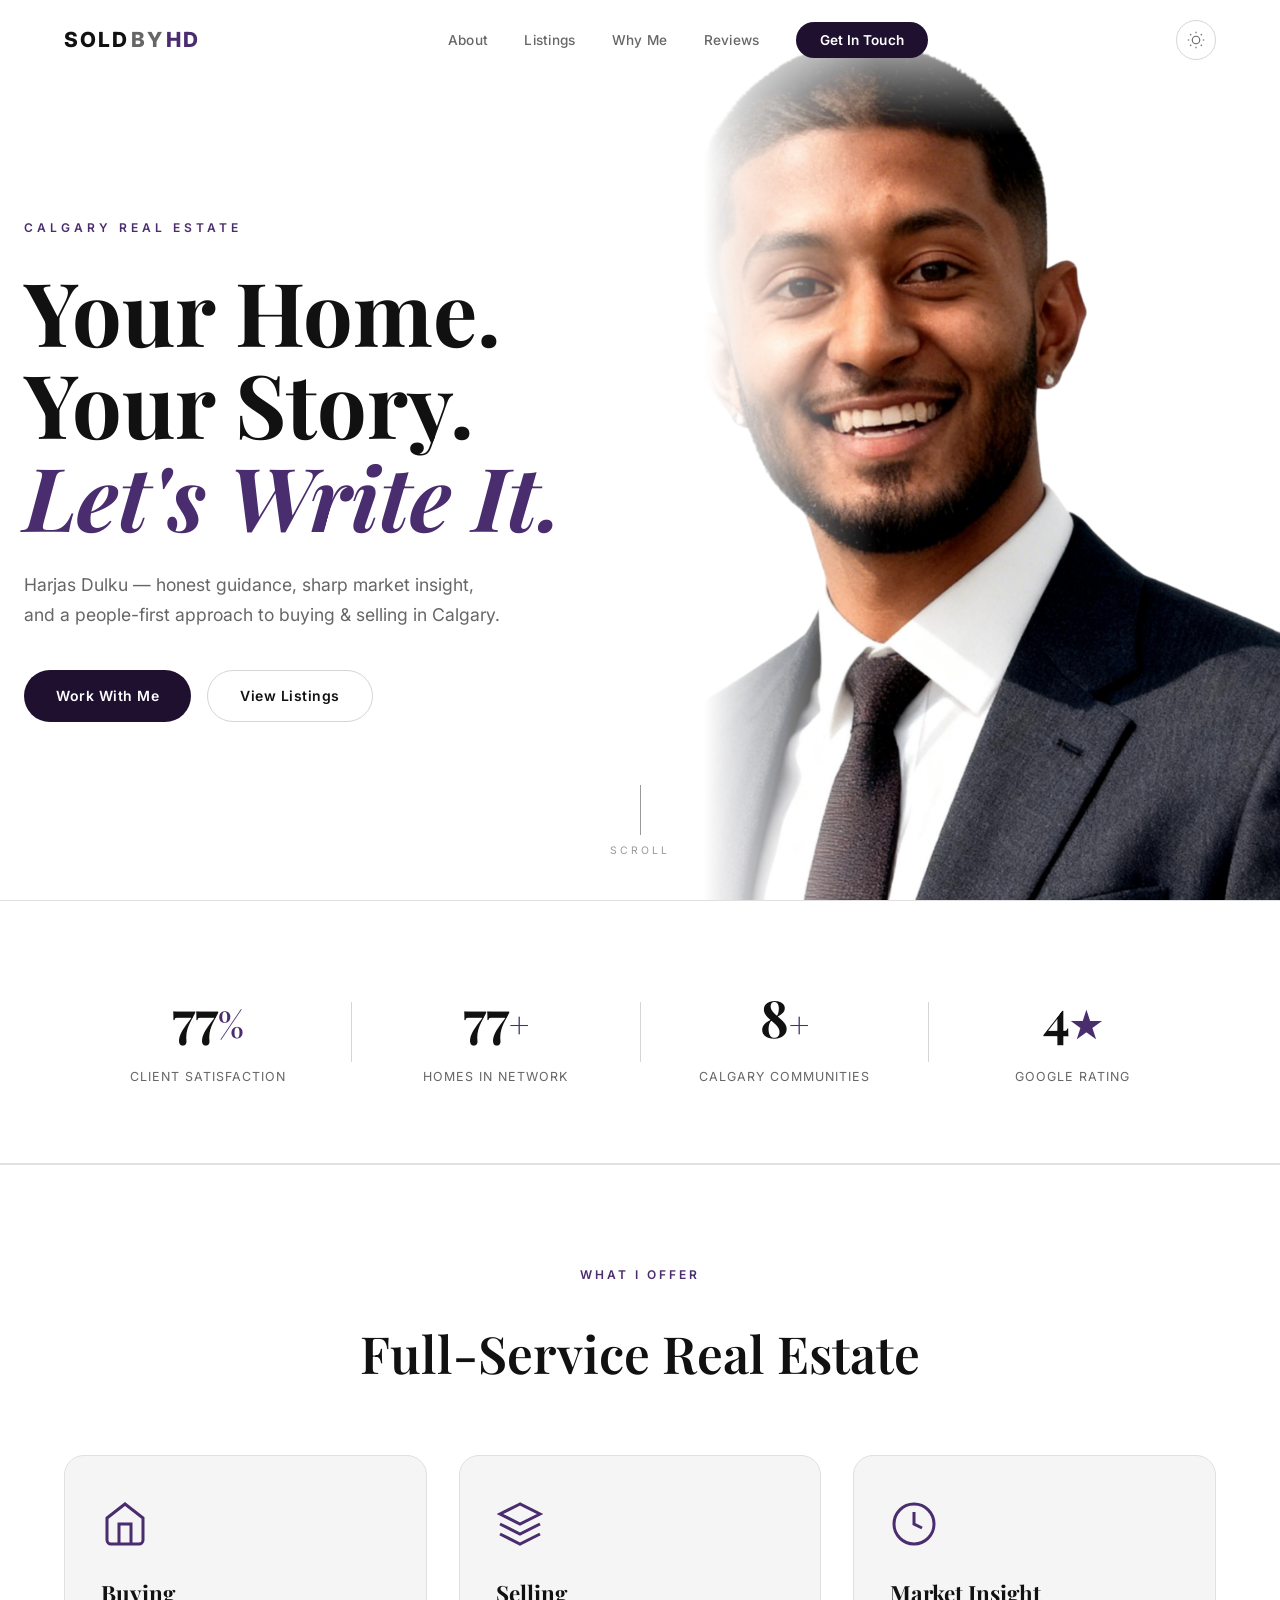
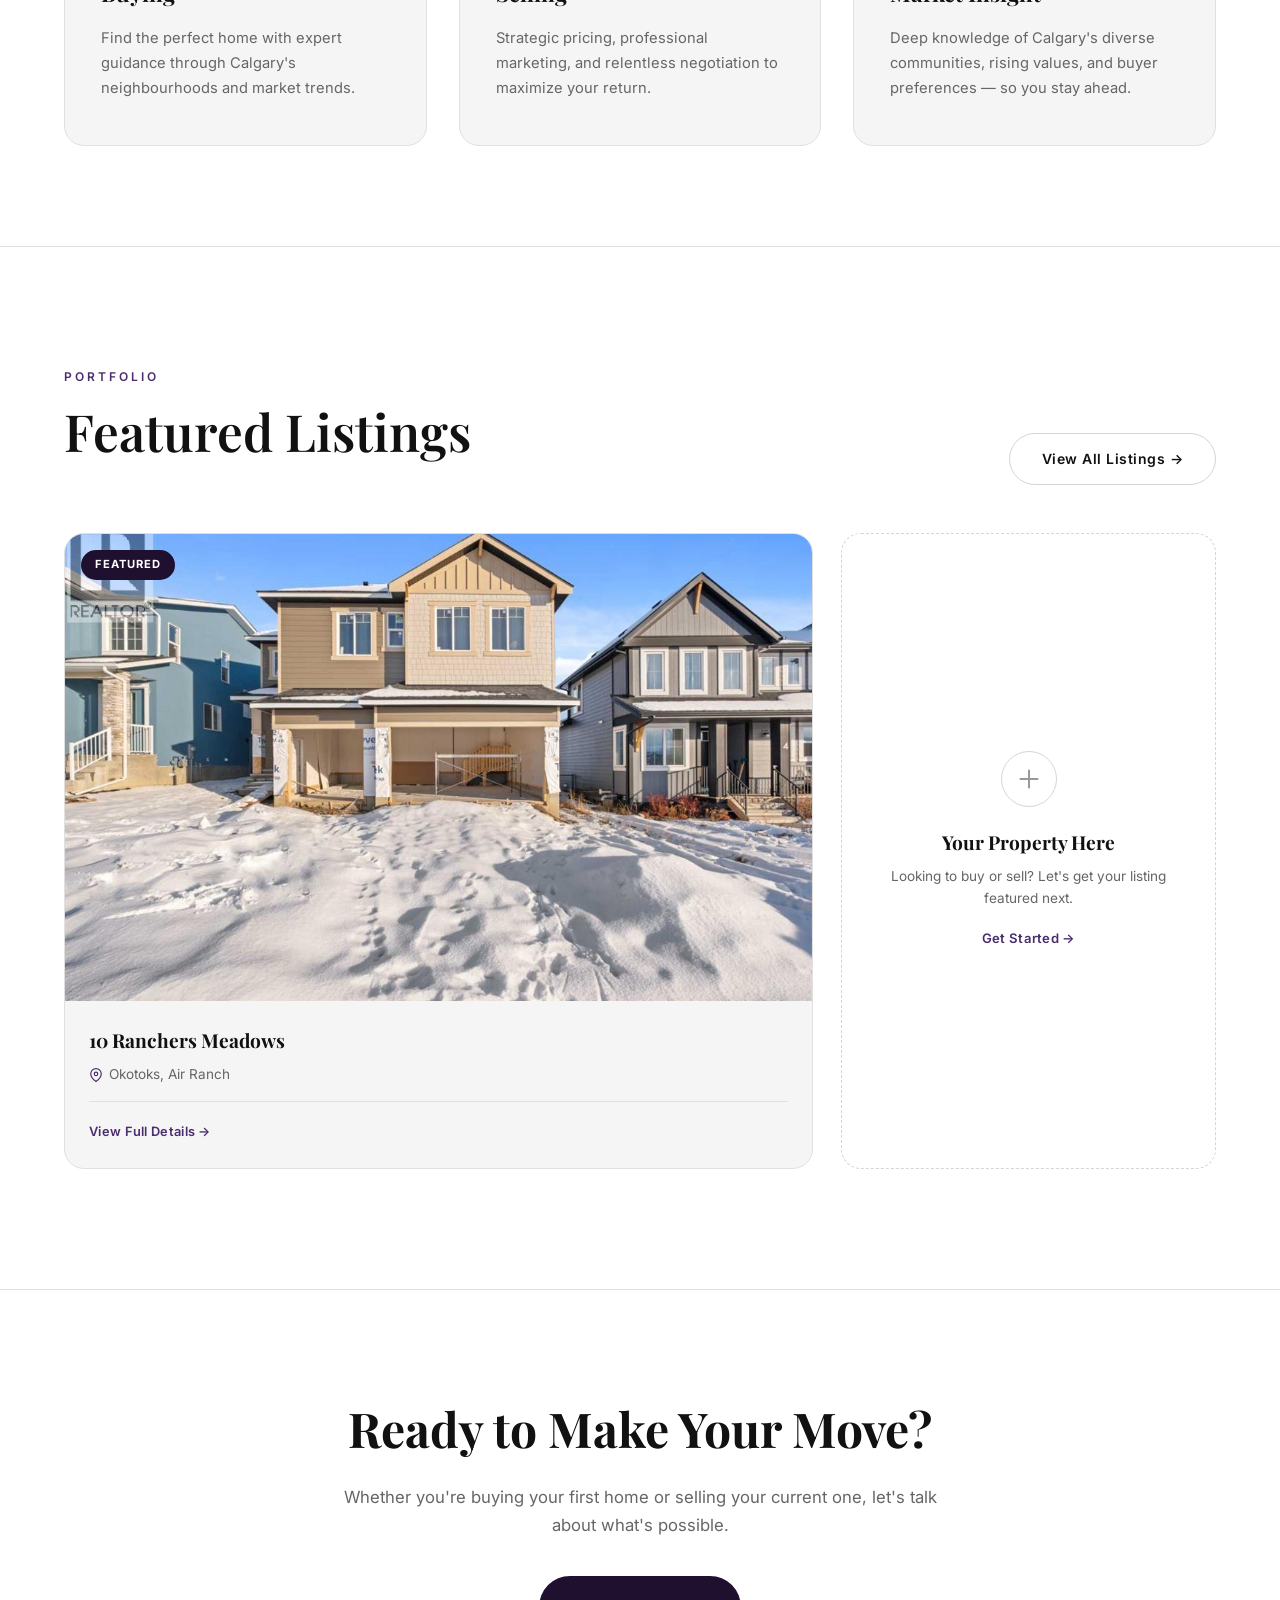
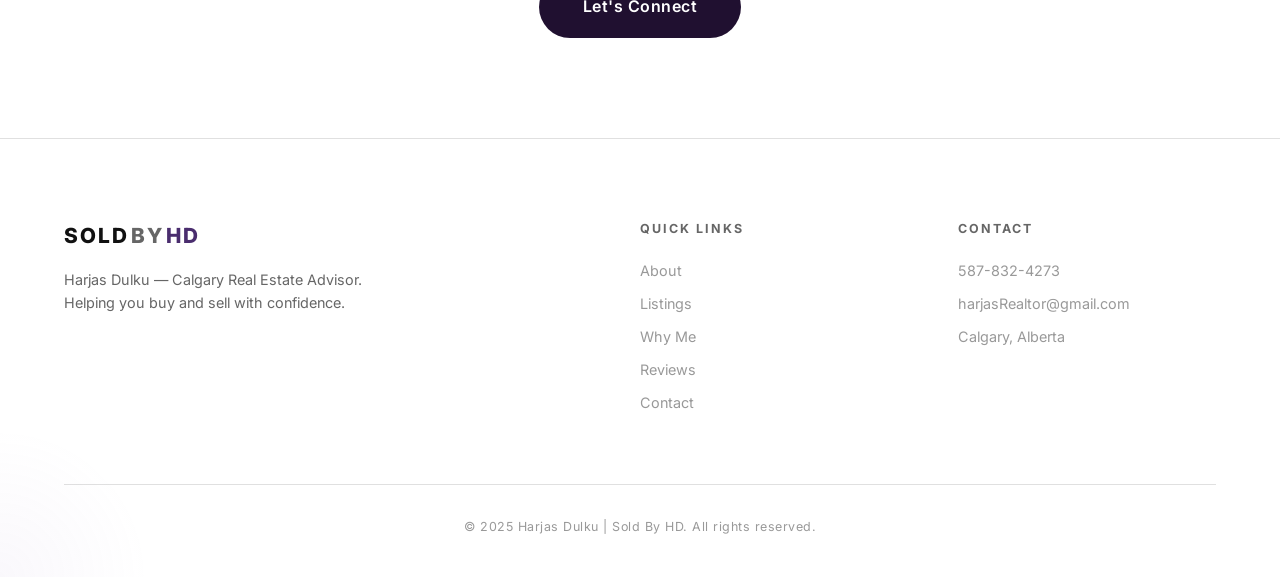
==== commit dcfe9836: "Update contact email to harjasRealtor@gmail.com Replace soldbyharjas@gmail.com across all page foote" ====
--- a/index.html
+++ b/index.html
@@ -210,7 +210,7 @@
         <div class="footer-contact">
           <h4>Contact</h4>
           <a href="tel:+15878324273">587-832-4273</a>
-          <a href="mailto:soldbyharjas@gmail.com">soldbyharjas@gmail.com</a>
+          <a href="mailto:harjasRealtor@gmail.com">harjasRealtor@gmail.com</a>
           <p>Calgary, Alberta</p>
         </div>
       </div>
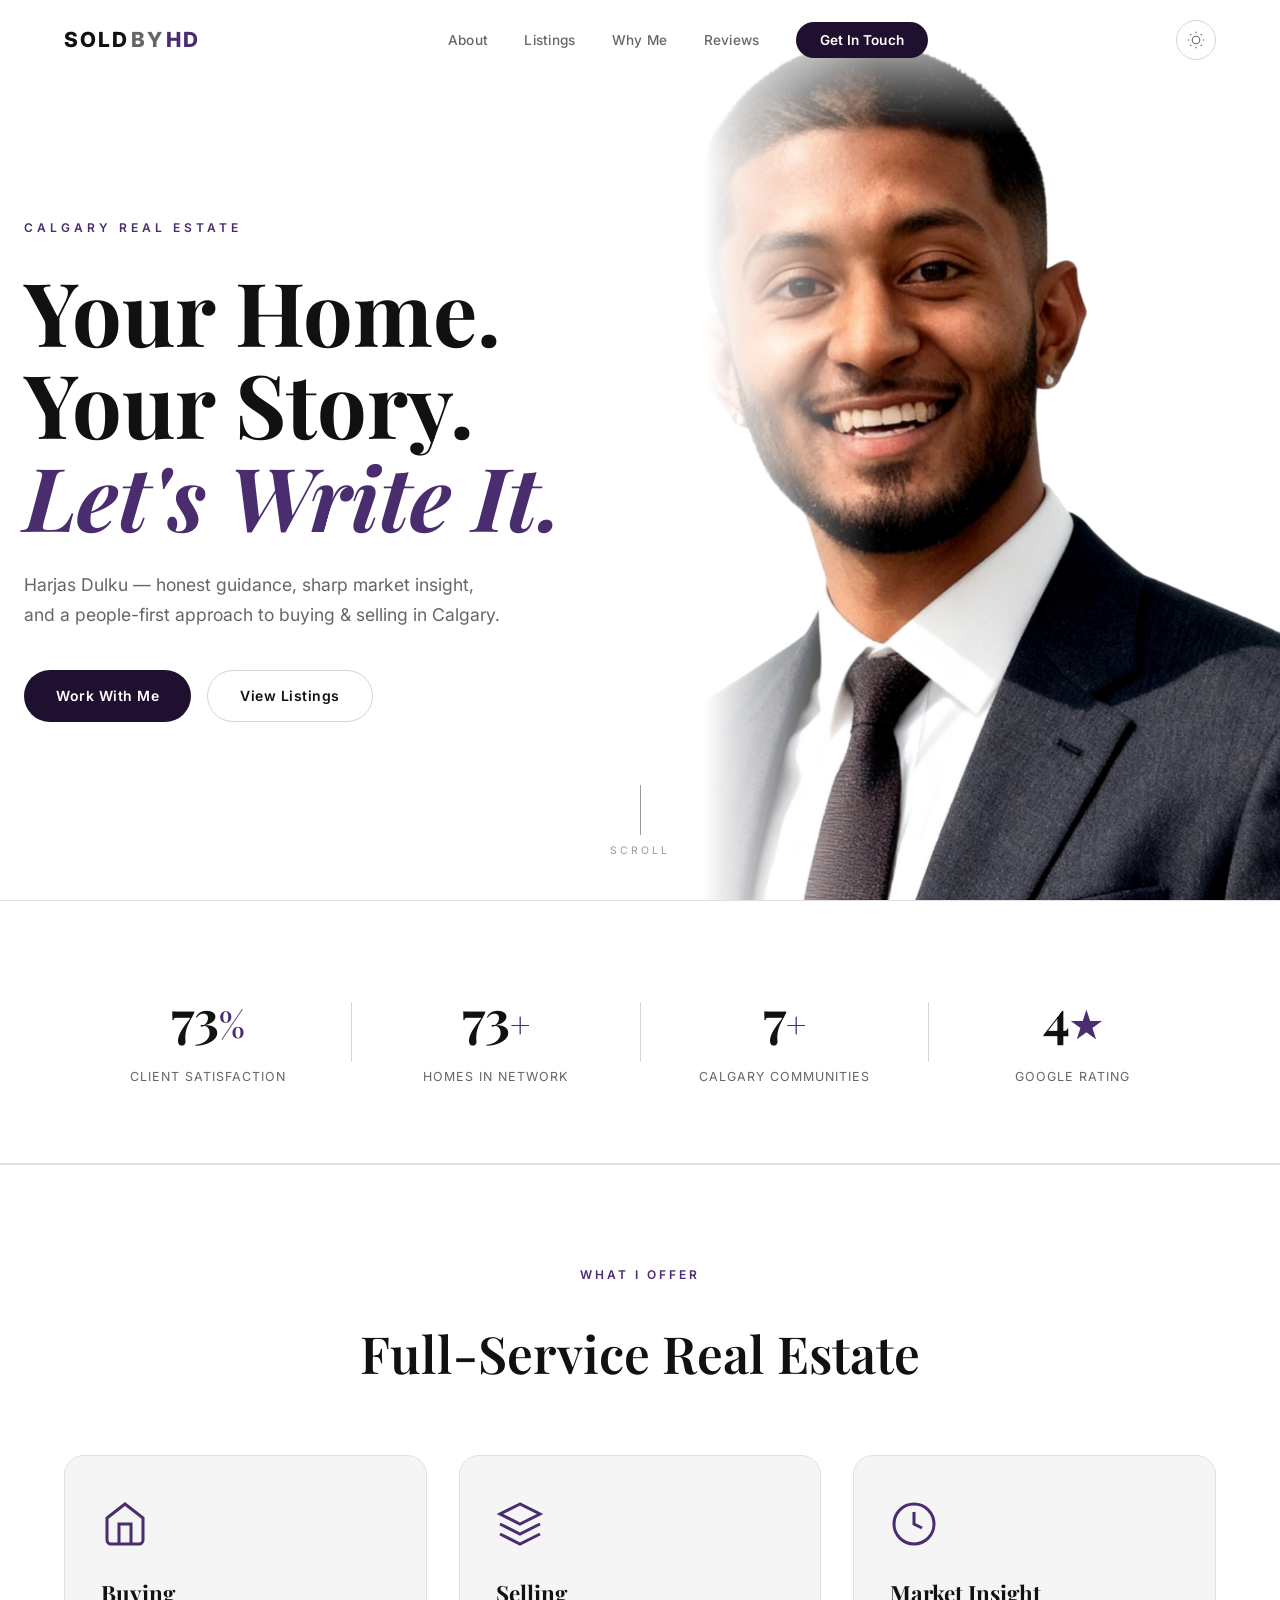
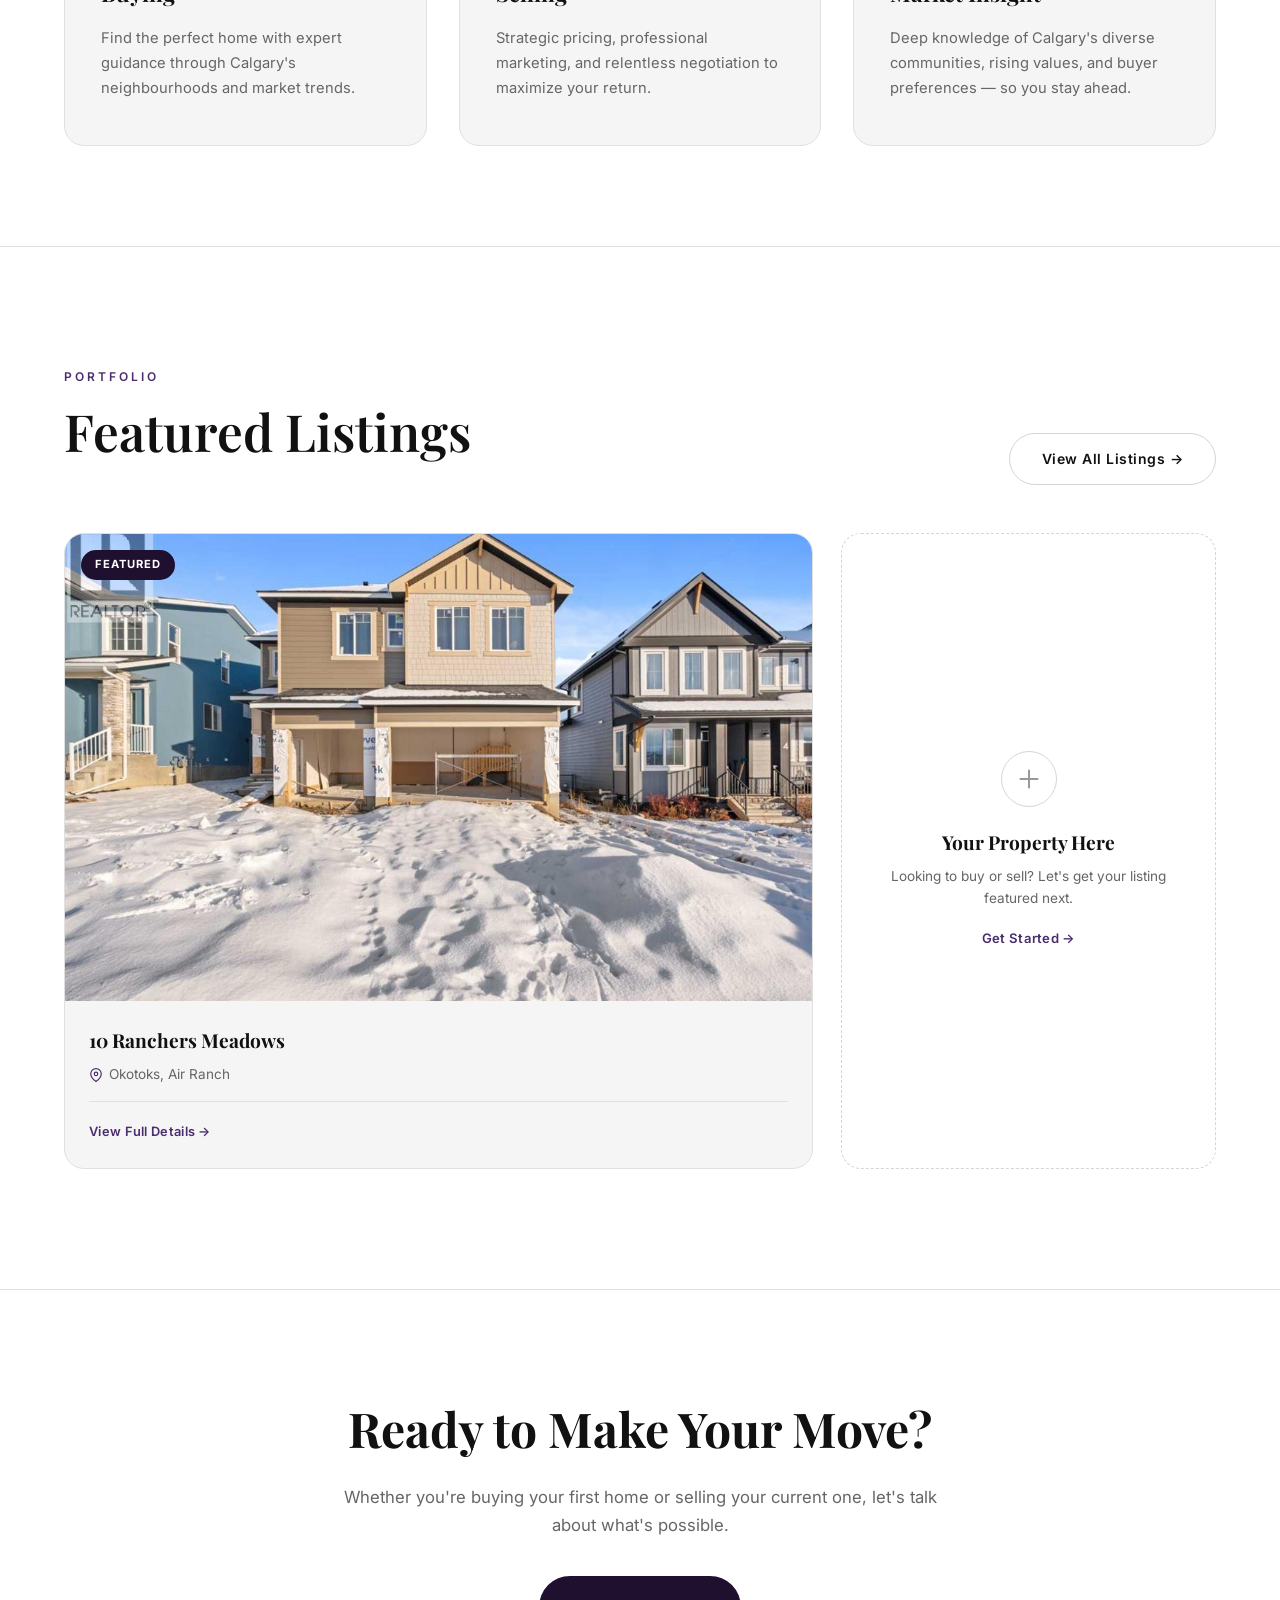
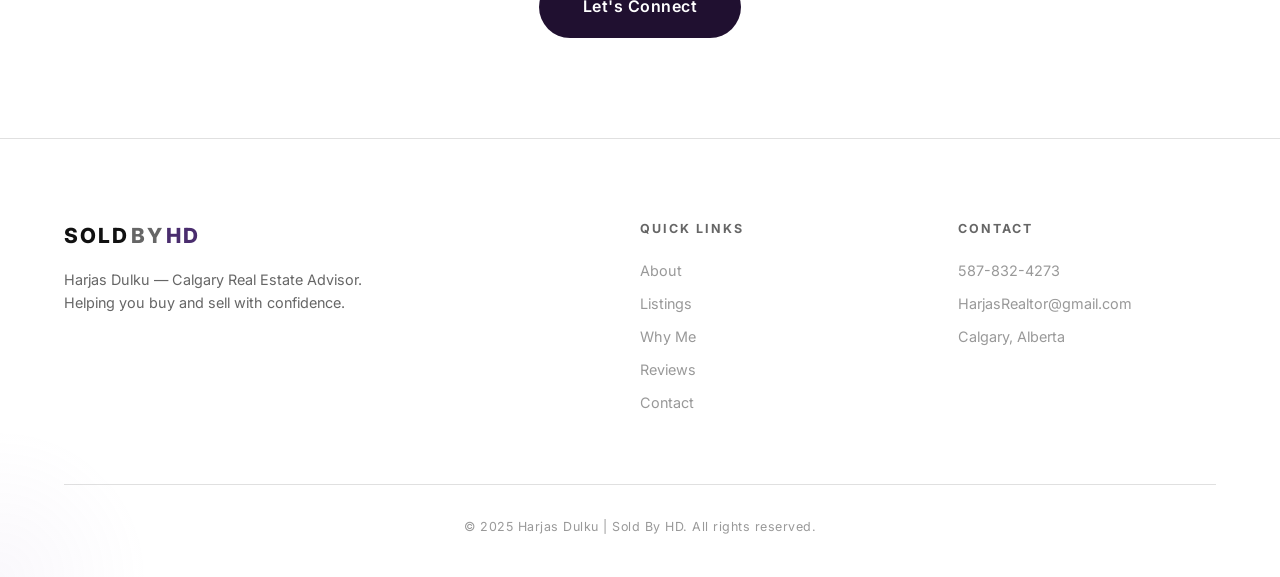
==== commit 28f4ee24: "Simplify What to Expect heading, link Leave a Review to Google, fix email casing - Remove 'The Exper" ====
--- a/index.html
+++ b/index.html
@@ -210,7 +210,7 @@
         <div class="footer-contact">
           <h4>Contact</h4>
           <a href="tel:+15878324273">587-832-4273</a>
-          <a href="mailto:harjasRealtor@gmail.com">harjasRealtor@gmail.com</a>
+          <a href="mailto:HarjasRealtor@gmail.com">HarjasRealtor@gmail.com</a>
           <p>Calgary, Alberta</p>
         </div>
       </div>
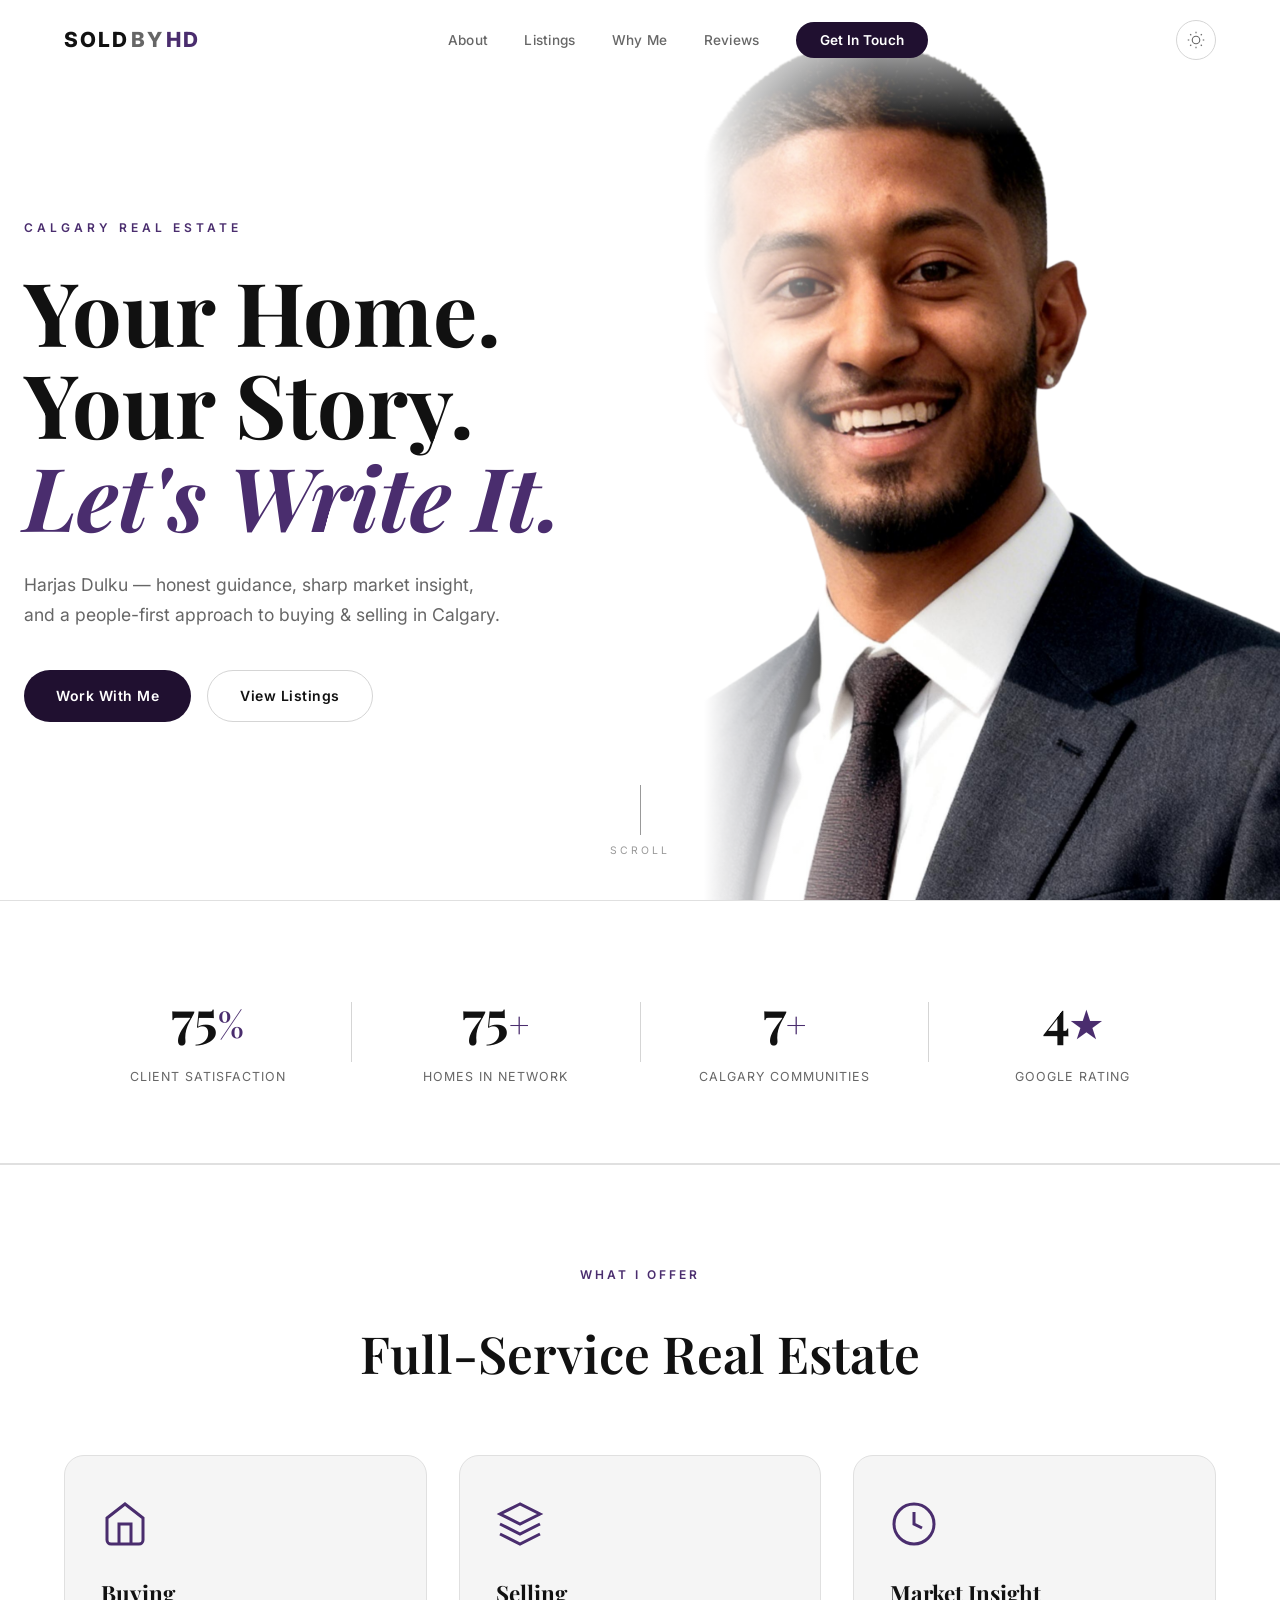
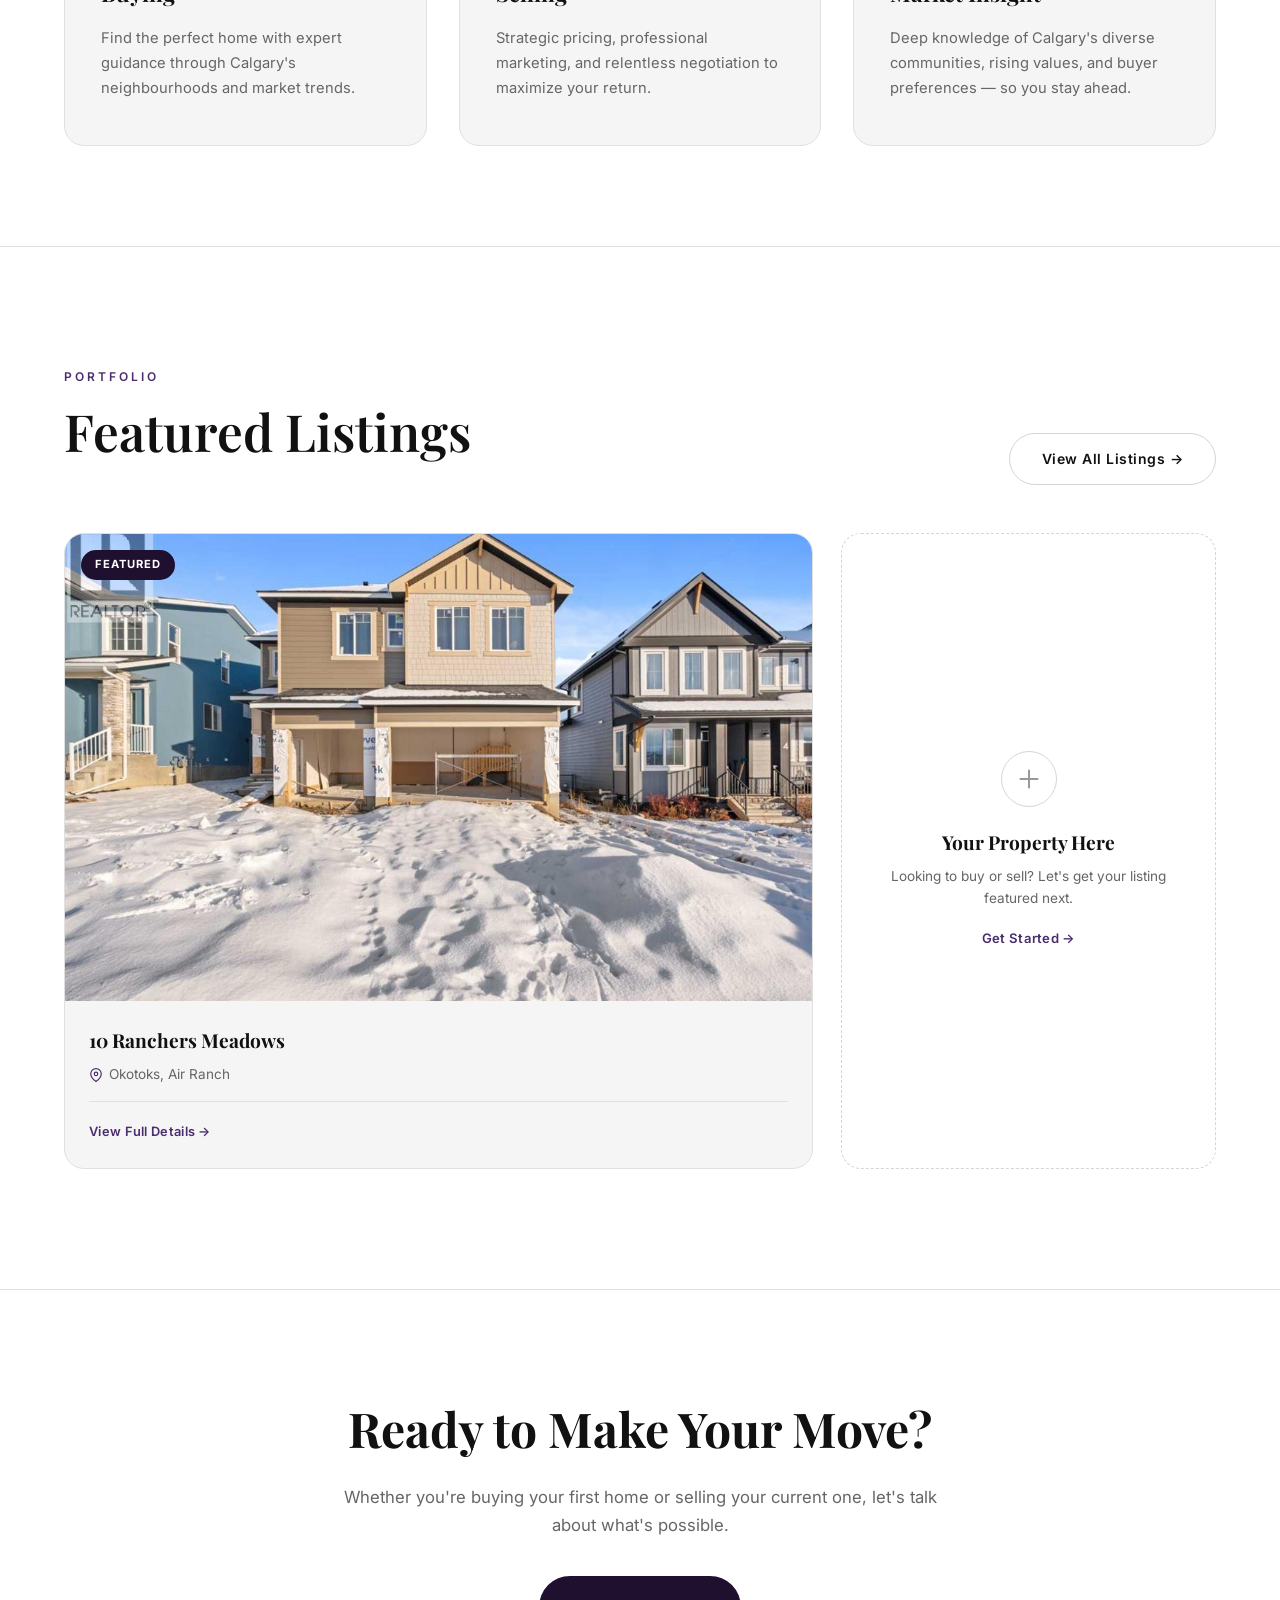
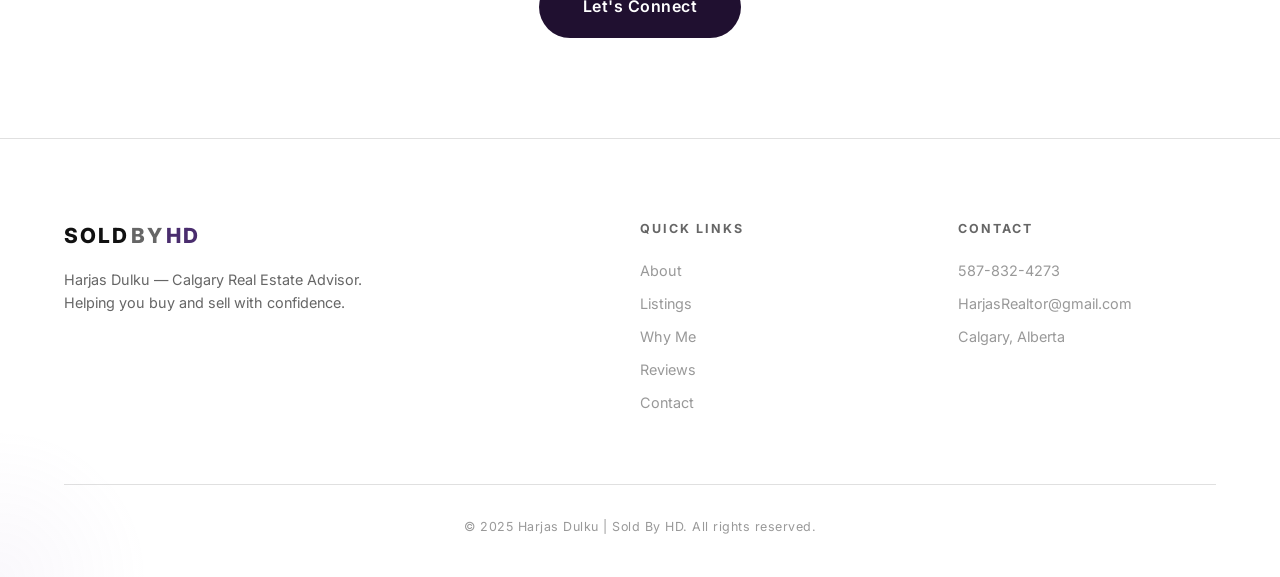
==== commit e62d5303: "Add site favicon (512x512 JPEG) across all pages Registers icon + apple-touch-icon link tags so brow" ====
--- a/index.html
+++ b/index.html
@@ -12,6 +12,8 @@
   <link rel="preconnect" href="https://fonts.googleapis.com">
   <link rel="preconnect" href="https://fonts.gstatic.com" crossorigin>
   <link href="https://fonts.googleapis.com/css2?family=Inter:wght@300;400;500;600;700;800;900&family=Playfair+Display:ital,wght@0,400;0,500;0,600;0,700;1,400;1,500&display=swap" rel="stylesheet">
+  <link rel="icon" type="image/jpeg" href="favicon.jpg">
+  <link rel="apple-touch-icon" href="favicon.jpg">
   <link rel="stylesheet" href="styles.css">
 </head>
 <body>
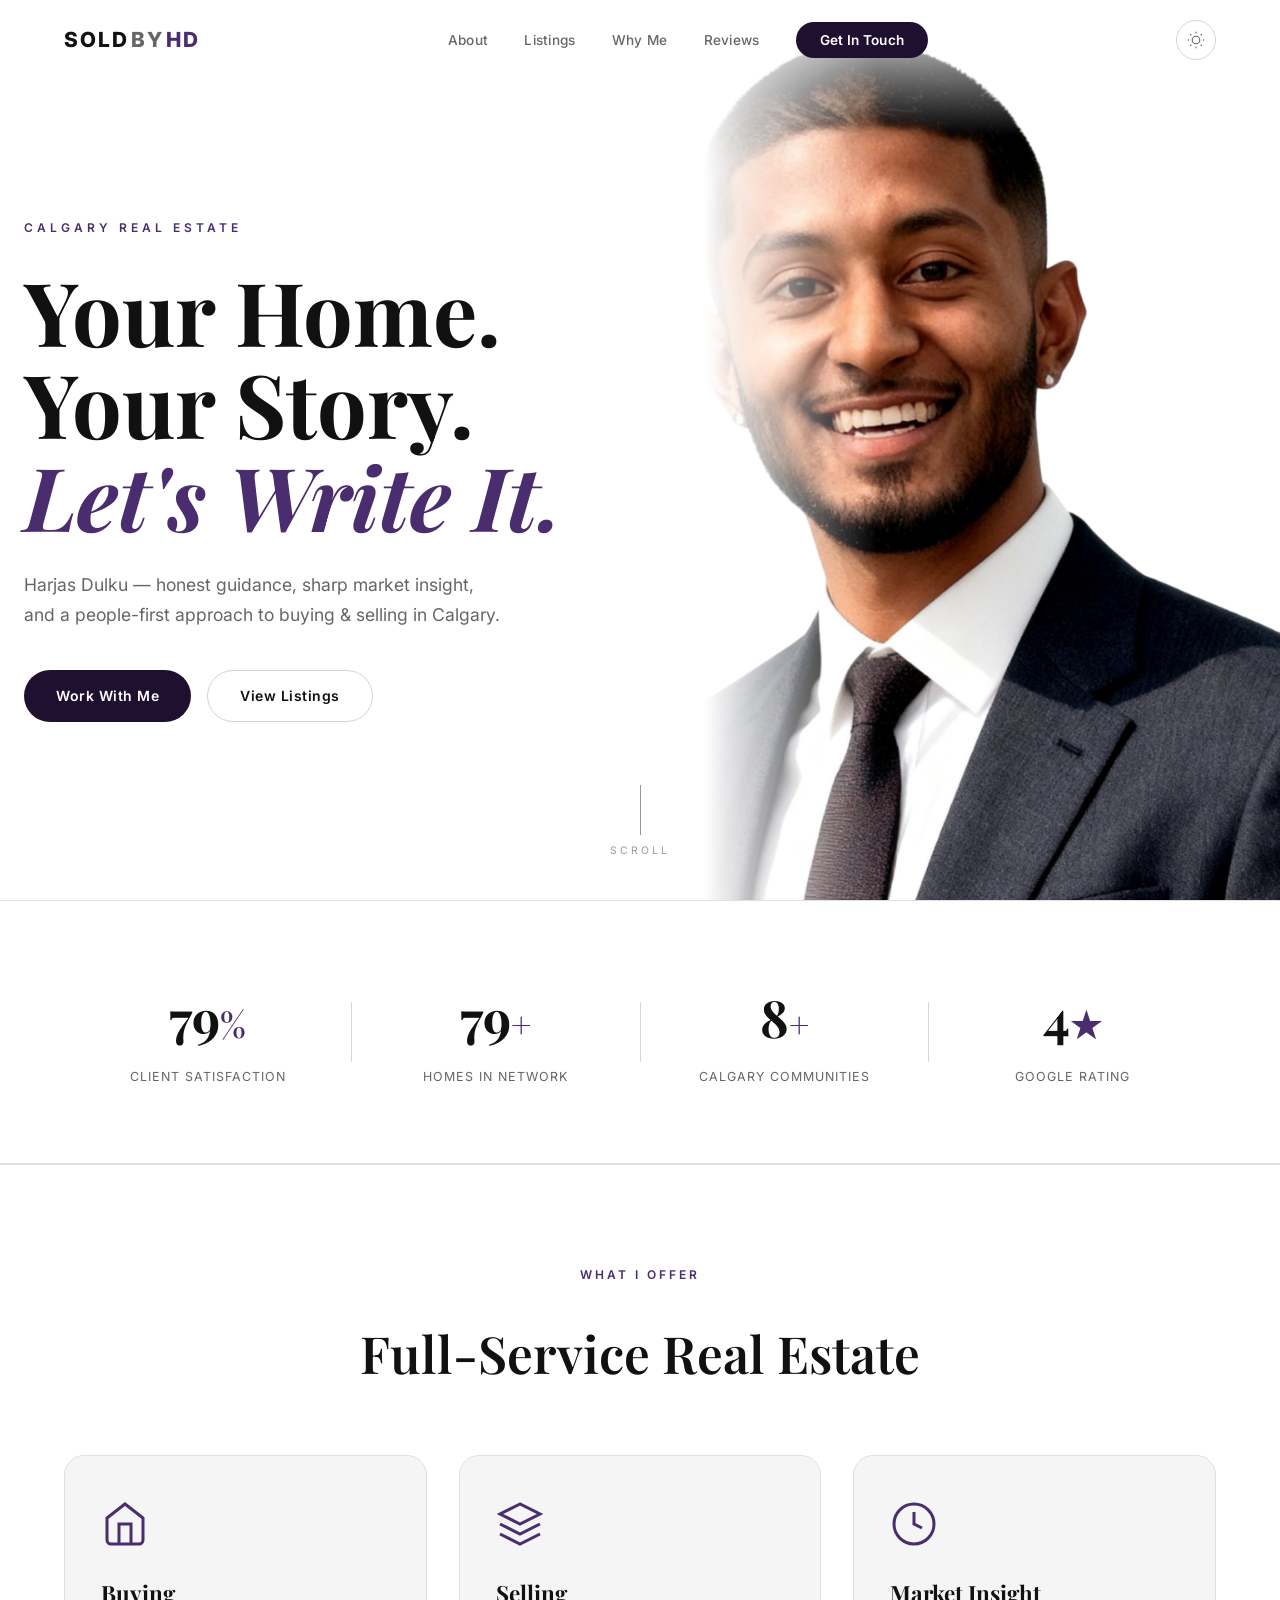
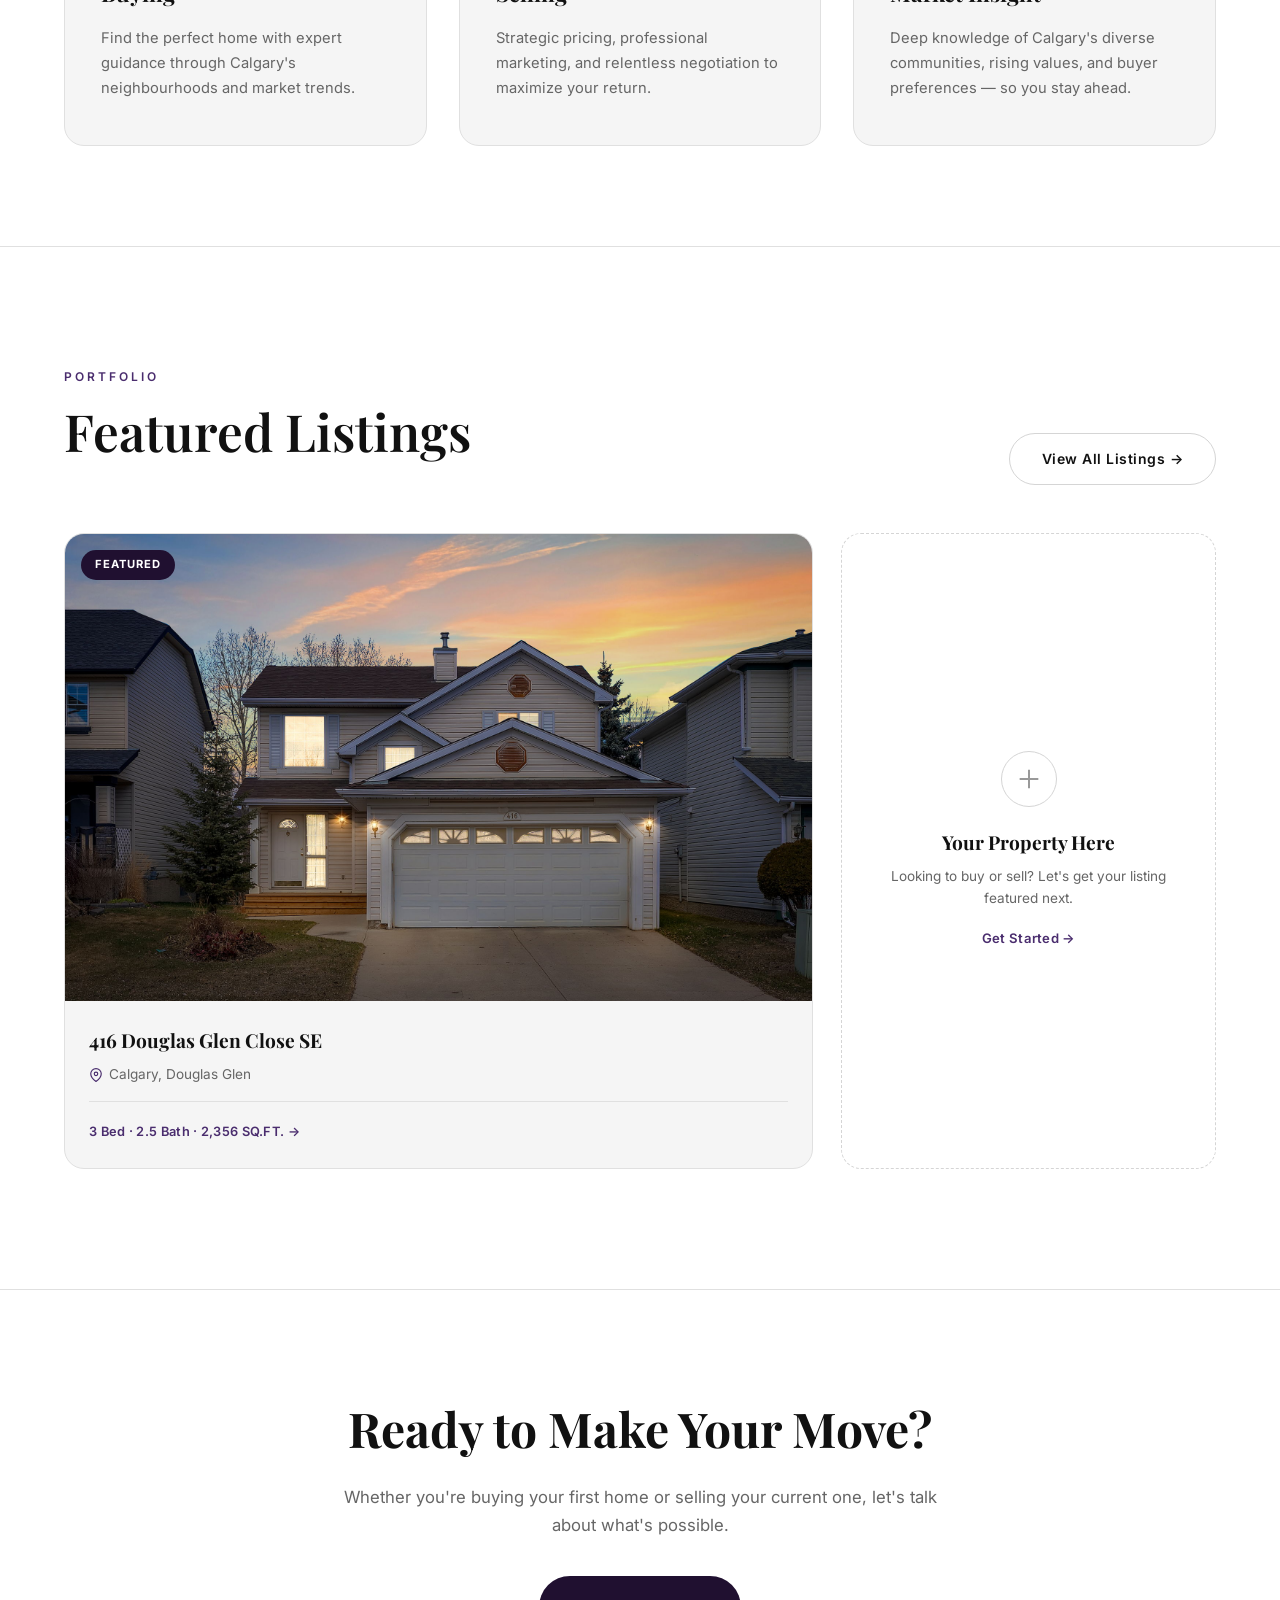
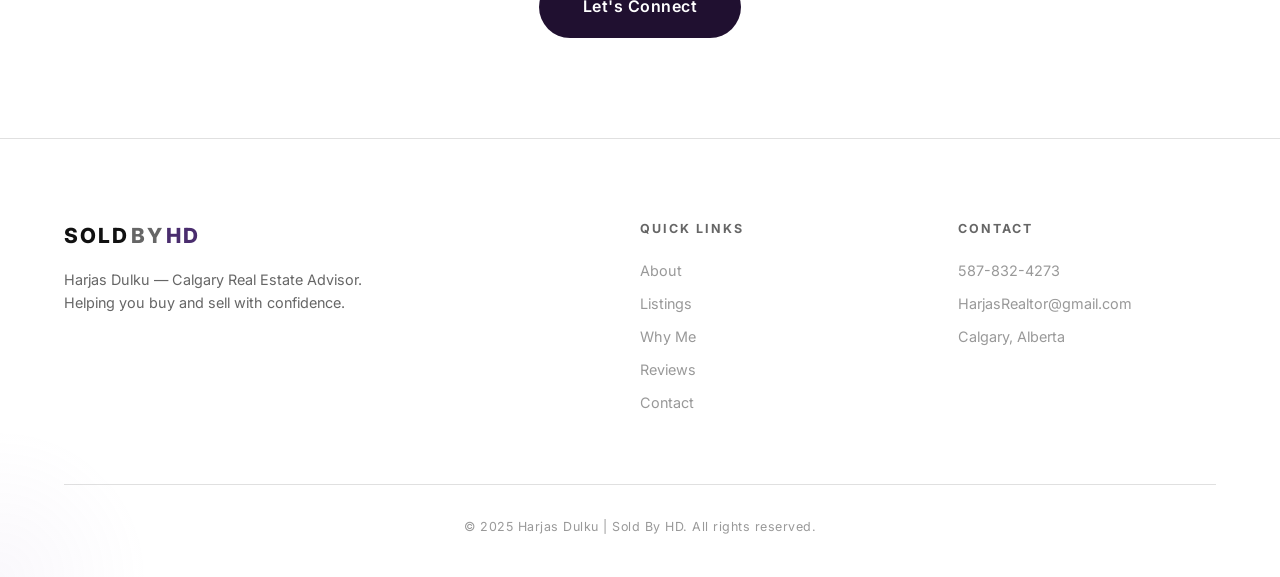
==== commit 4c356cee: "Add 416 Douglas Glen Close SE featured listing; move Ranchers to Coming Soon - New active featured l" ====
--- a/index.html
+++ b/index.html
@@ -151,19 +151,19 @@
         <a href="listings.html" class="btn btn-ghost reveal">View All Listings &rarr;</a>
       </div>
       <div class="featured-duo">
-        <a href="contact.html" class="listing-card featured reveal">
+        <a href="listings.html" class="listing-card featured reveal">
           <div class="listing-image">
-            <img src="Images/Ranchers Meadow.jpg" alt="10 Ranchers Meadows, Okotoks" class="listing-real-image">
+            <img src="Images/416 Douglas Glen Close.jpg" alt="416 Douglas Glen Close SE, Calgary" class="listing-real-image">
             <div class="listing-badge">Featured</div>
-            <div class="listing-overlay"><span>Contact for Details &rarr;</span></div>
+            <div class="listing-overlay"><span>View Full Details &rarr;</span></div>
           </div>
           <div class="listing-info">
-            <h3>10 Ranchers Meadows</h3>
+            <h3>416 Douglas Glen Close SE</h3>
             <p class="listing-location">
               <svg viewBox="0 0 24 24" fill="none" stroke="currentColor" stroke-width="2" width="14" height="14"><path d="M21 10c0 7-9 13-9 13s-9-6-9-13a9 9 0 0118 0z"/><circle cx="12" cy="10" r="3"/></svg>
-              Okotoks, Air Ranch
+              Calgary, Douglas Glen
             </p>
-            <div class="listing-details"><span>View Full Details &rarr;</span></div>
+            <div class="listing-details"><span>3 Bed &middot; 2.5 Bath &middot; 2,356 SQ.FT. &rarr;</span></div>
           </div>
         </a>
         <a href="contact.html" class="listing-card listing-cta-card reveal">
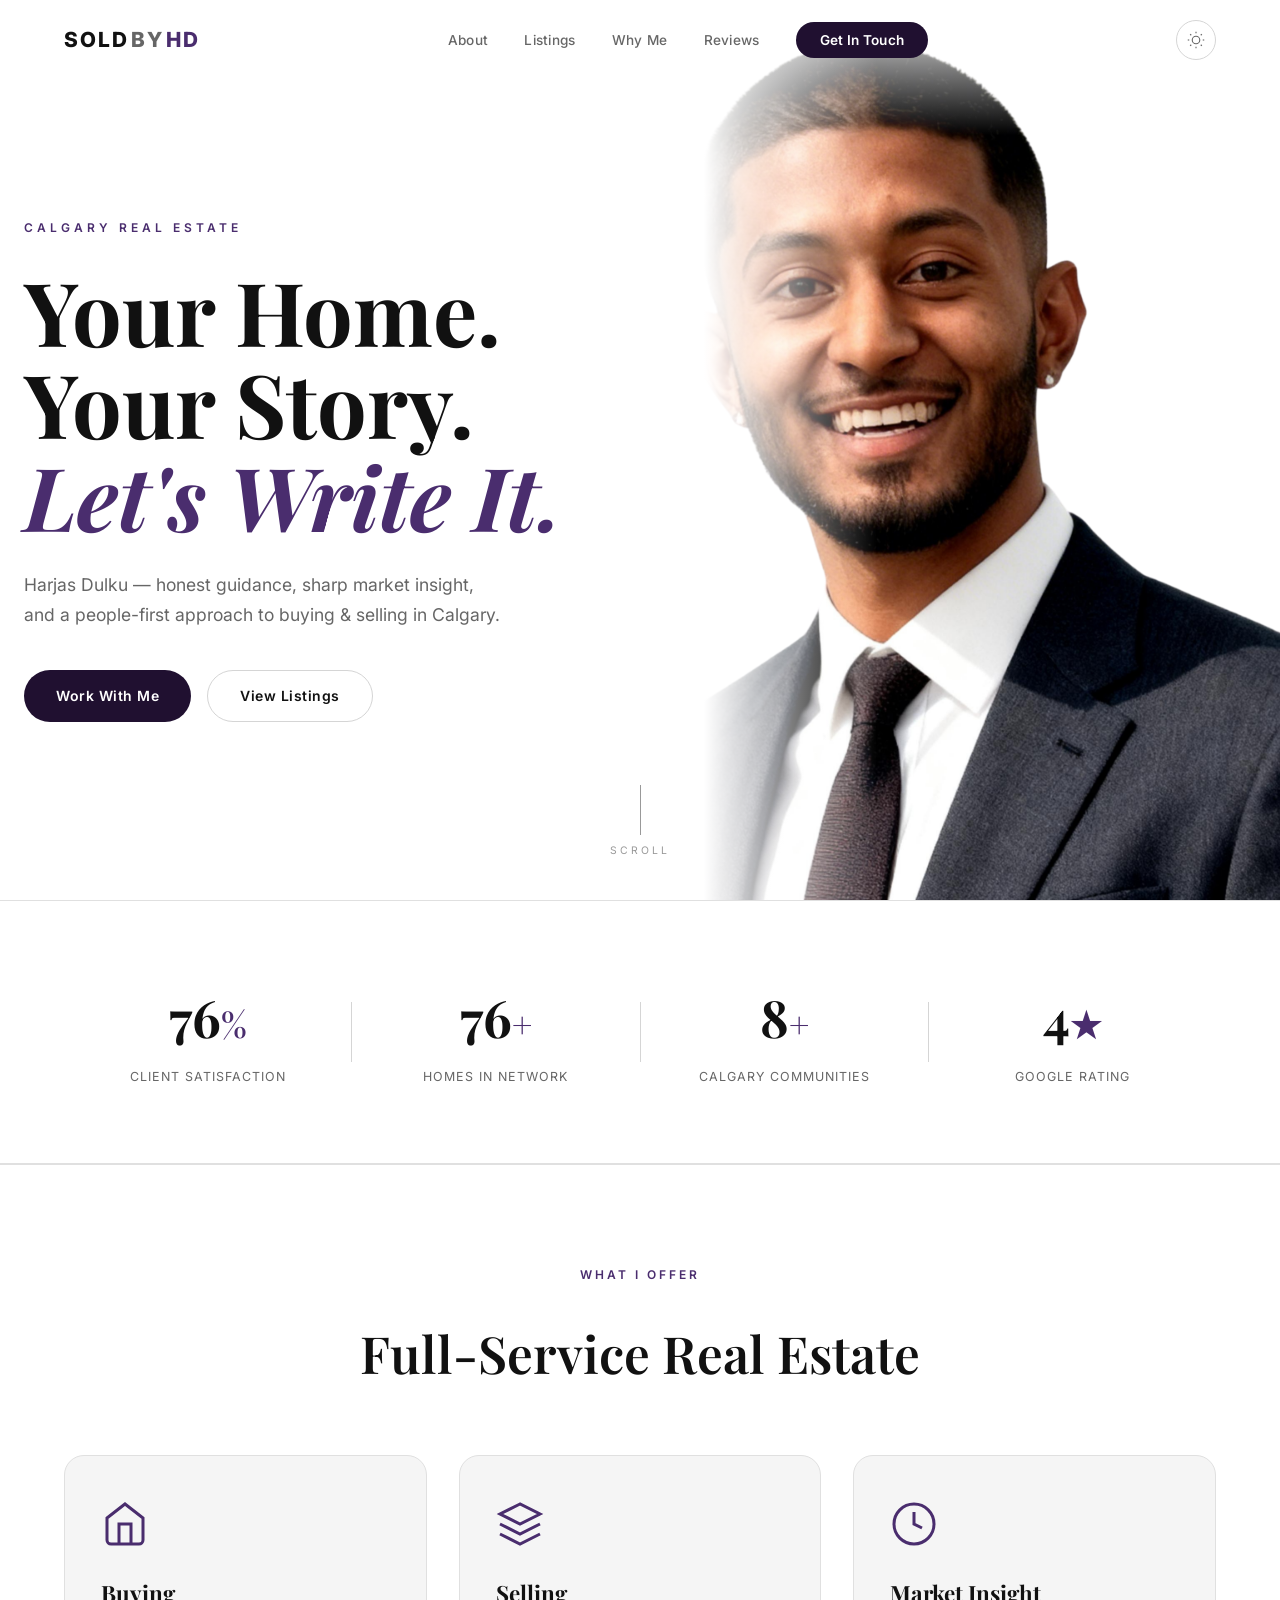
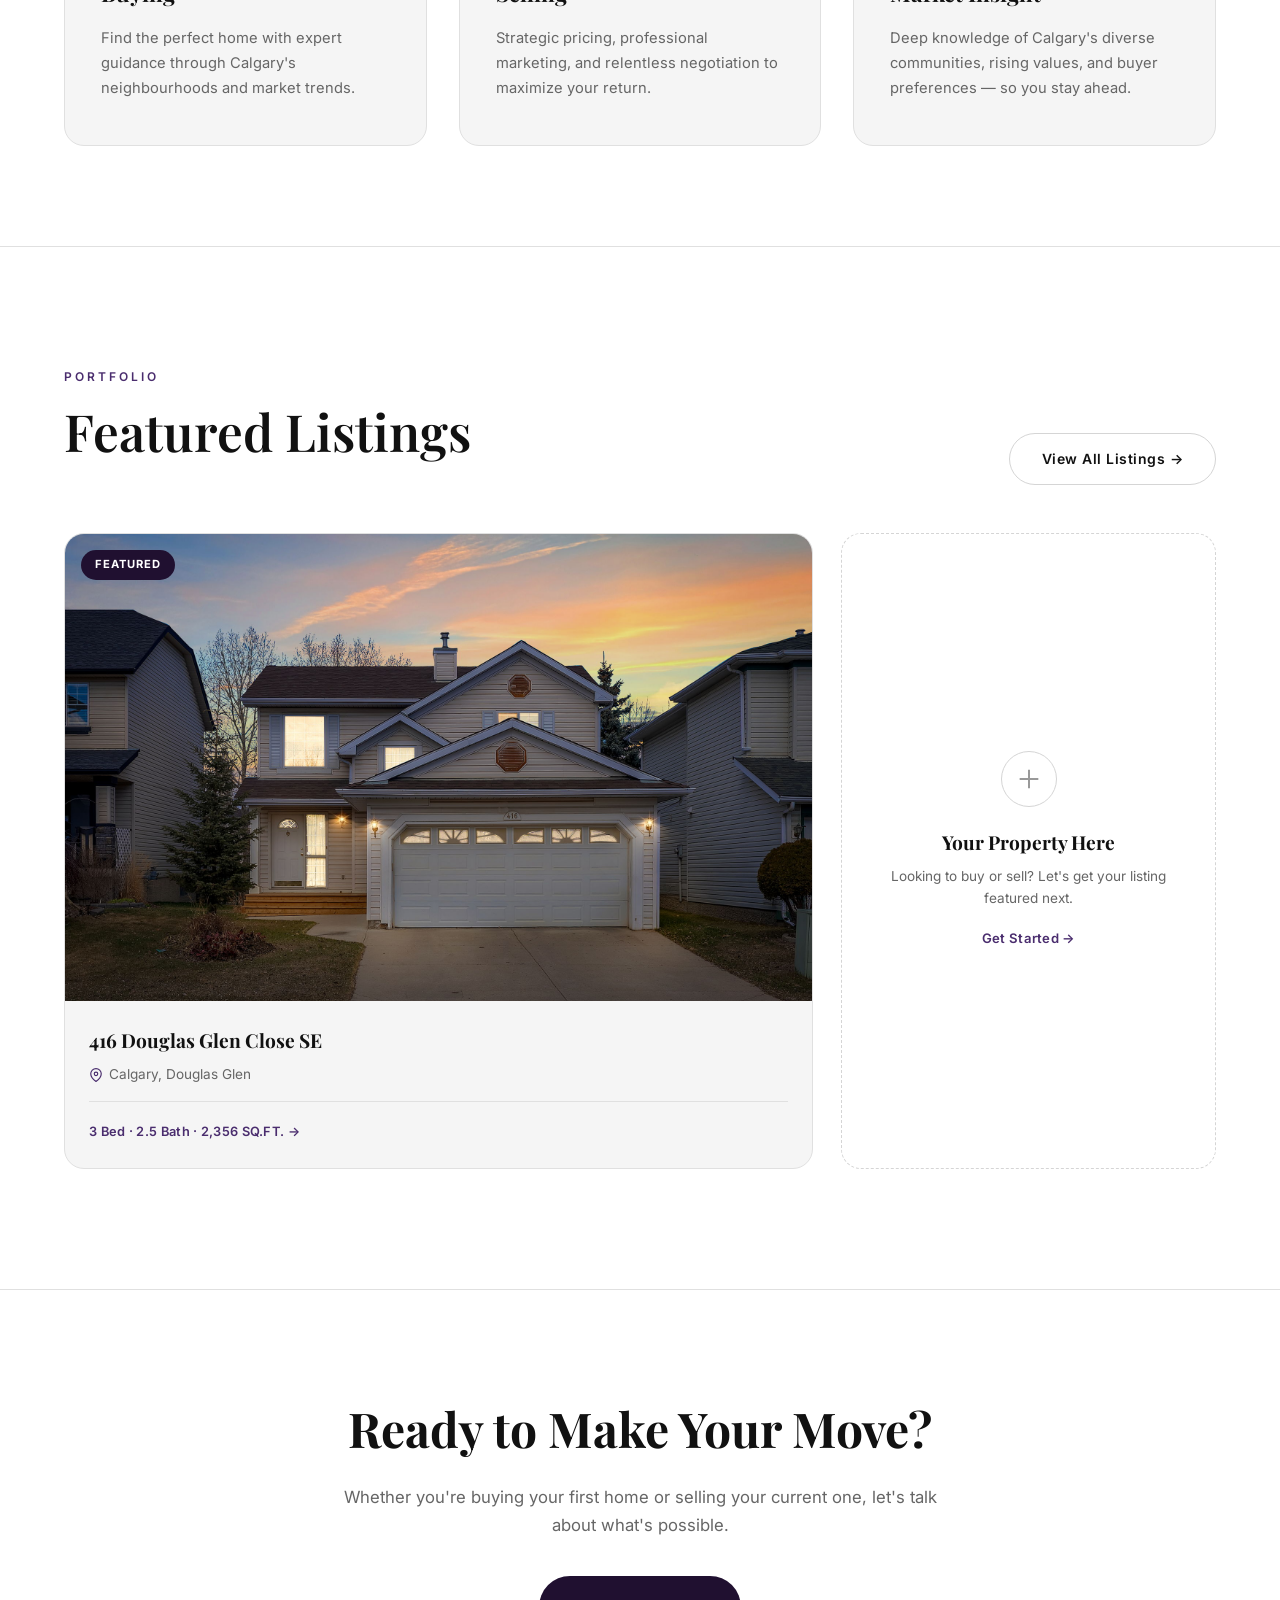
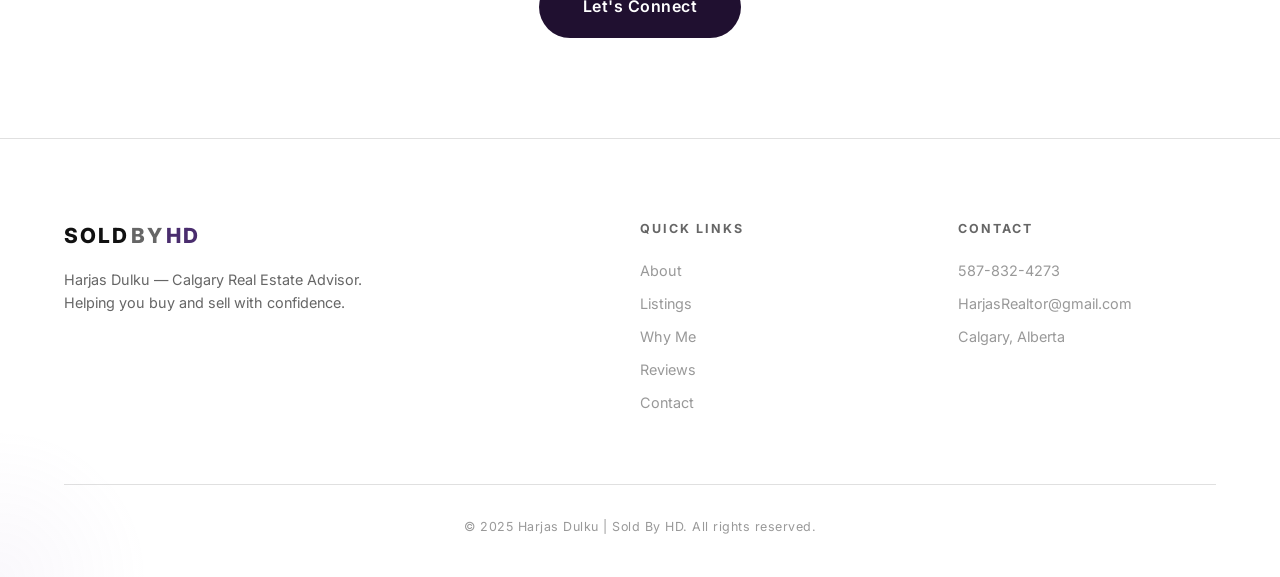
==== commit f798e90b: "Link 416 Douglas Glen Close featured card to Realtor.ca listing Point both the listings page feature" ====
--- a/index.html
+++ b/index.html
@@ -151,11 +151,11 @@
         <a href="listings.html" class="btn btn-ghost reveal">View All Listings &rarr;</a>
       </div>
       <div class="featured-duo">
-        <a href="listings.html" class="listing-card featured reveal">
+        <a href="https://www.realtor.ca/real-estate/29622487/416-douglas-glen-close-se-calgary-douglasdaleglen" target="_blank" rel="noopener" class="listing-card featured reveal">
           <div class="listing-image">
             <img src="Images/416 Douglas Glen Close.jpg" alt="416 Douglas Glen Close SE, Calgary" class="listing-real-image">
             <div class="listing-badge">Featured</div>
-            <div class="listing-overlay"><span>View Full Details &rarr;</span></div>
+            <div class="listing-overlay"><span>View on Realtor.ca &rarr;</span></div>
           </div>
           <div class="listing-info">
             <h3>416 Douglas Glen Close SE</h3>
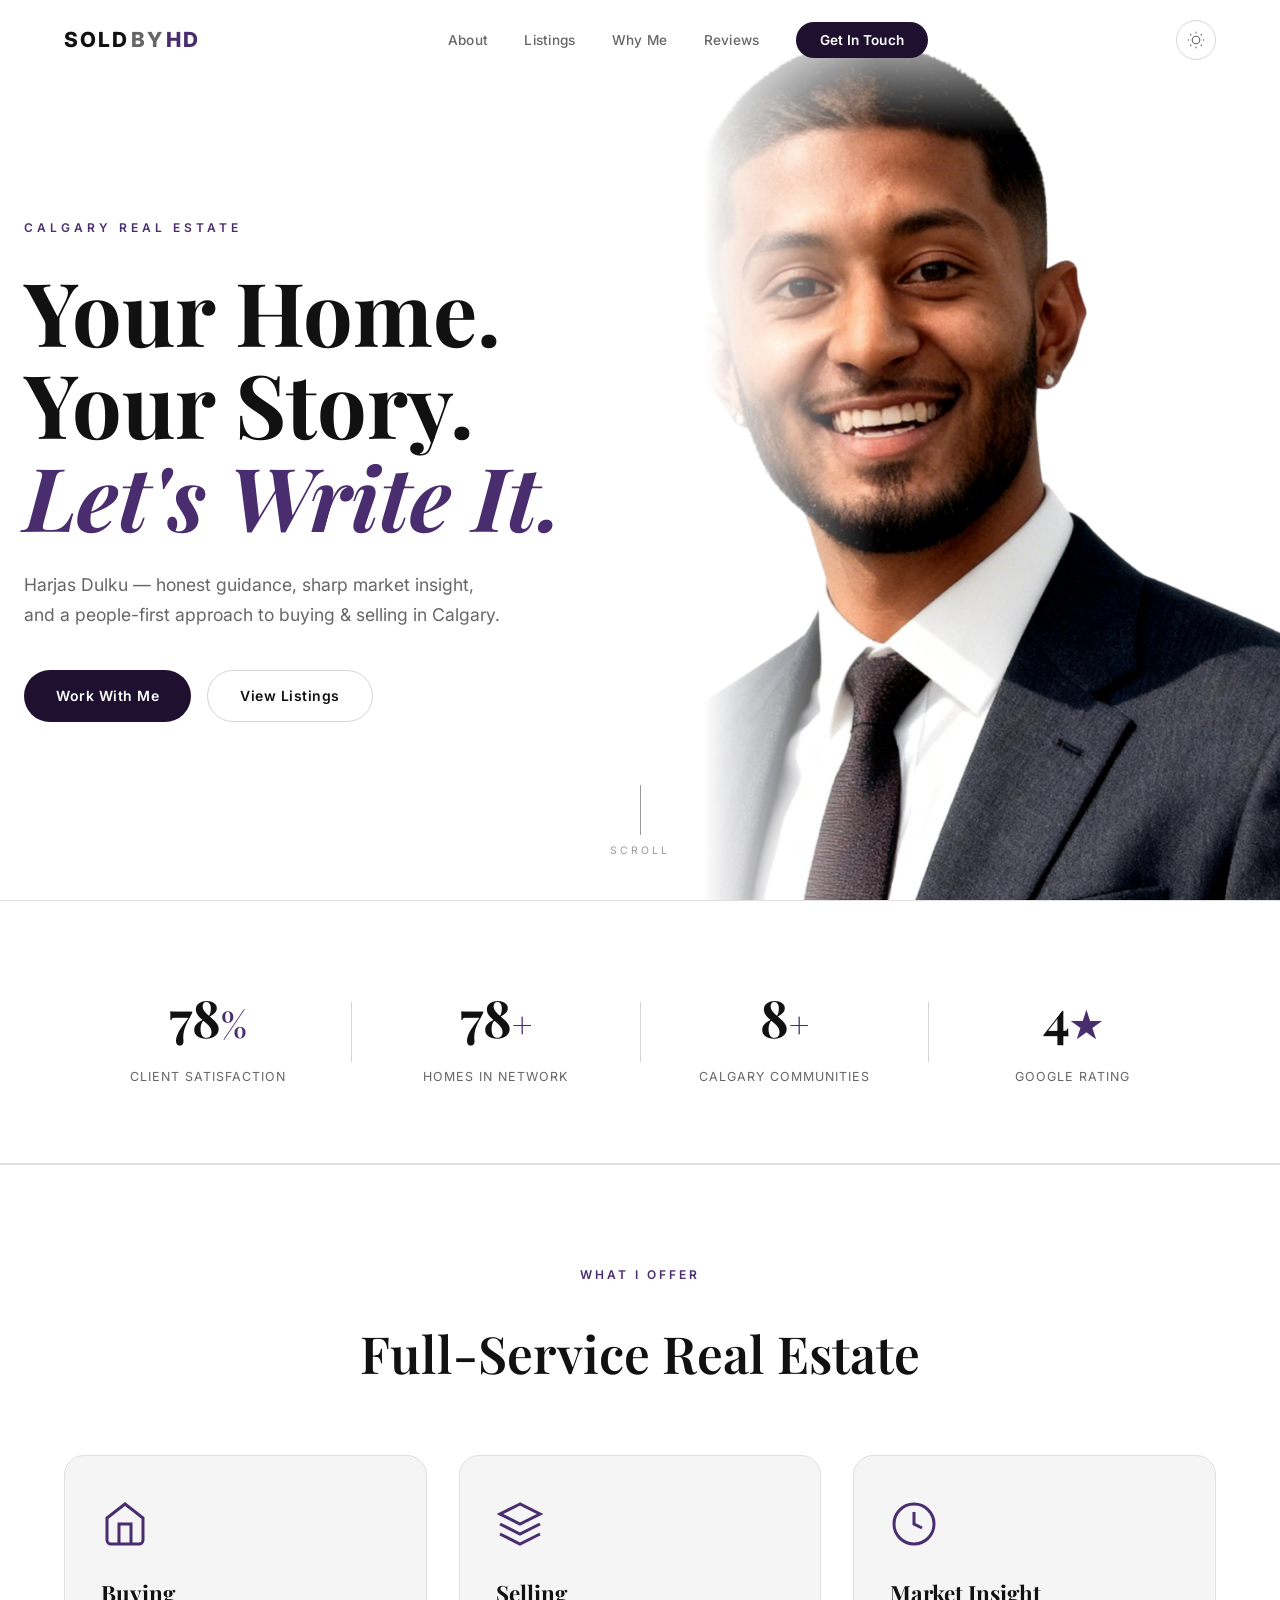
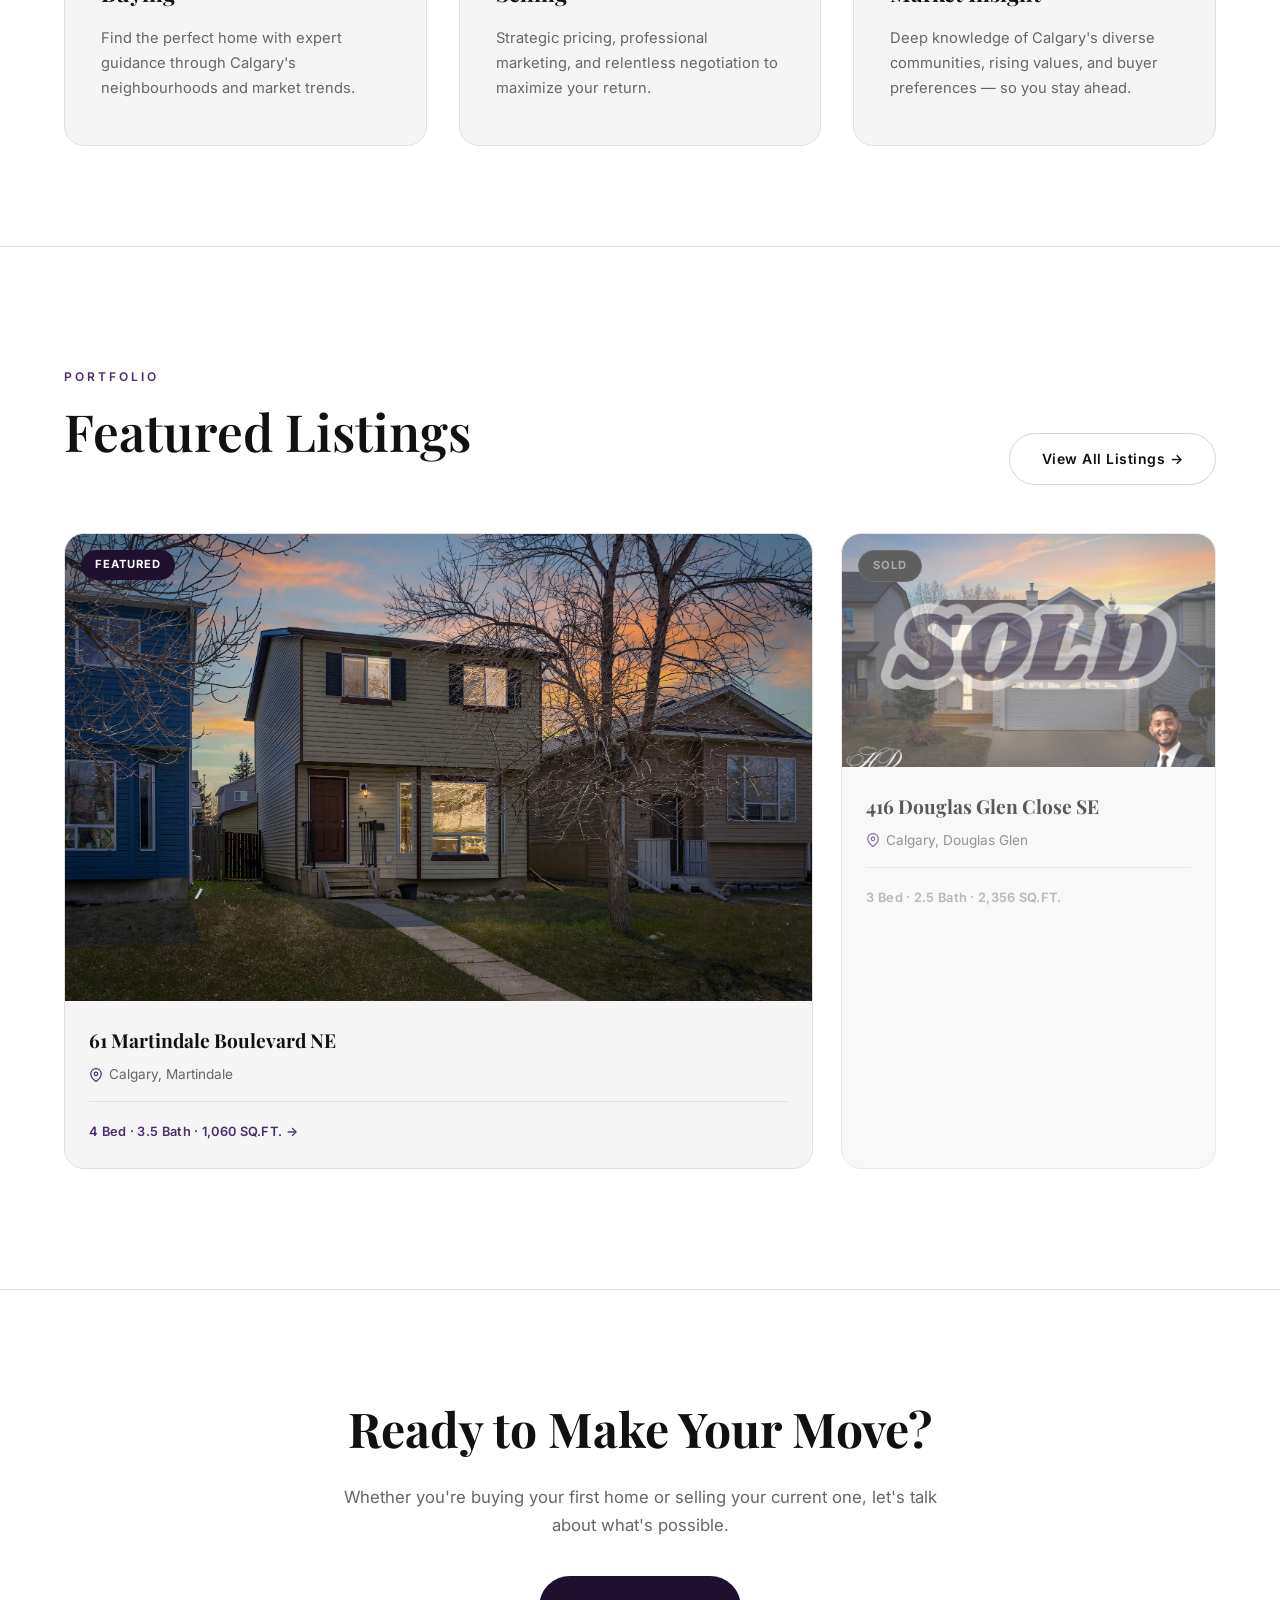
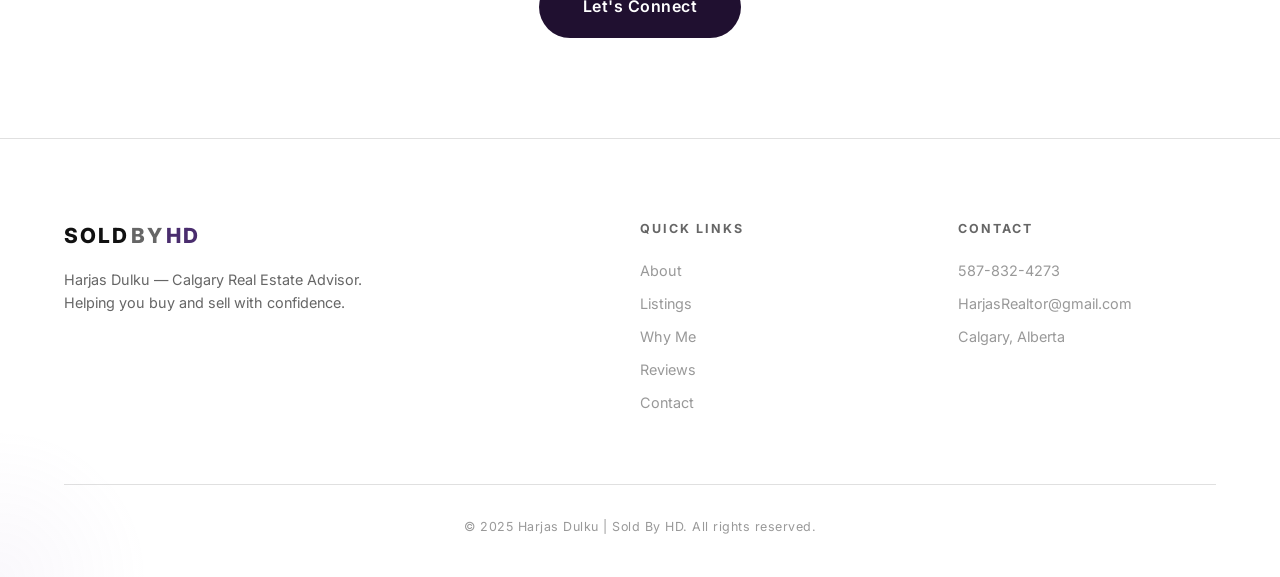
==== commit 7f289370: "Add 61 Martindale active listing; mark 416 Douglas Glen sold Listings page: 61 Martindale Boulevard " ====
--- a/index.html
+++ b/index.html
@@ -151,11 +151,25 @@
         <a href="listings.html" class="btn btn-ghost reveal">View All Listings &rarr;</a>
       </div>
       <div class="featured-duo">
-        <a href="https://www.realtor.ca/real-estate/29622487/416-douglas-glen-close-se-calgary-douglasdaleglen" target="_blank" rel="noopener" class="listing-card featured reveal">
+        <a href="https://www.realtor.ca/real-estate/29686147/61-martindale-boulevard-ne-calgary-martindale" target="_blank" rel="noopener" class="listing-card featured reveal">
           <div class="listing-image">
-            <img src="Images/416 Douglas Glen Close.jpg" alt="416 Douglas Glen Close SE, Calgary" class="listing-real-image">
+            <img src="Images/61 Martindale Boulevard NE.jpg" alt="61 Martindale Boulevard NE, Calgary" class="listing-real-image">
             <div class="listing-badge">Featured</div>
             <div class="listing-overlay"><span>View on Realtor.ca &rarr;</span></div>
+          </div>
+          <div class="listing-info">
+            <h3>61 Martindale Boulevard NE</h3>
+            <p class="listing-location">
+              <svg viewBox="0 0 24 24" fill="none" stroke="currentColor" stroke-width="2" width="14" height="14"><path d="M21 10c0 7-9 13-9 13s-9-6-9-13a9 9 0 0118 0z"/><circle cx="12" cy="10" r="3"/></svg>
+              Calgary, Martindale
+            </p>
+            <div class="listing-details"><span>4 Bed &middot; 3.5 Bath &middot; 1,060 SQ.FT. &rarr;</span></div>
+          </div>
+        </a>
+        <div class="listing-card sold reveal">
+          <div class="listing-image">
+            <img src="Images/416 Douglas Glen Close Sold.jpg" alt="416 Douglas Glen Close SE, Calgary — Sold" class="listing-real-image">
+            <div class="listing-badge sold-badge">Sold</div>
           </div>
           <div class="listing-info">
             <h3>416 Douglas Glen Close SE</h3>
@@ -163,19 +177,9 @@
               <svg viewBox="0 0 24 24" fill="none" stroke="currentColor" stroke-width="2" width="14" height="14"><path d="M21 10c0 7-9 13-9 13s-9-6-9-13a9 9 0 0118 0z"/><circle cx="12" cy="10" r="3"/></svg>
               Calgary, Douglas Glen
             </p>
-            <div class="listing-details"><span>3 Bed &middot; 2.5 Bath &middot; 2,356 SQ.FT. &rarr;</span></div>
-          </div>
-        </a>
-        <a href="contact.html" class="listing-card listing-cta-card reveal">
-          <div class="listing-cta-inner">
-            <div class="listing-cta-icon">
-              <svg viewBox="0 0 24 24" fill="none" stroke="currentColor" stroke-width="1.5" width="32" height="32"><path d="M12 5v14M5 12h14"/></svg>
-            </div>
-            <h3>Your Property Here</h3>
-            <p>Looking to buy or sell? Let's get your listing featured next.</p>
-            <span class="listing-cta-link">Get Started &rarr;</span>
-          </div>
-        </a>
+            <div class="listing-details"><span class="sold-text">3 Bed &middot; 2.5 Bath &middot; 2,356 SQ.FT.</span></div>
+          </div>
+        </div>
       </div>
     </div>
   </section>
--- a/styles.css
+++ b/styles.css
@@ -928,6 +928,21 @@
   color: var(--text-dim) !important;
 }
 
+/* Sold variant of the large listing card */
+.listing-card-lg.sold {
+  opacity: 0.85;
+}
+
+.listing-card-lg.sold:hover {
+  opacity: 1;
+  border-color: var(--border-light);
+}
+
+/* Spacing when a large card sits above the small-card grid in a section */
+.listings-grid-section .listing-card-lg + .listings-grid {
+  margin-top: 28px;
+}
+
 /* CTA listing card */
 .listing-cta-card {
   border: 1px dashed var(--border-light) !important;
@@ -2049,6 +2064,11 @@
   letter-spacing: 0.3px;
 }
 
+.why-block-real-image.portrait {
+  aspect-ratio: 4/5;
+  object-position: center top;
+}
+
 .why-block-real-image {
   width: 100%;
   aspect-ratio: 16/10;
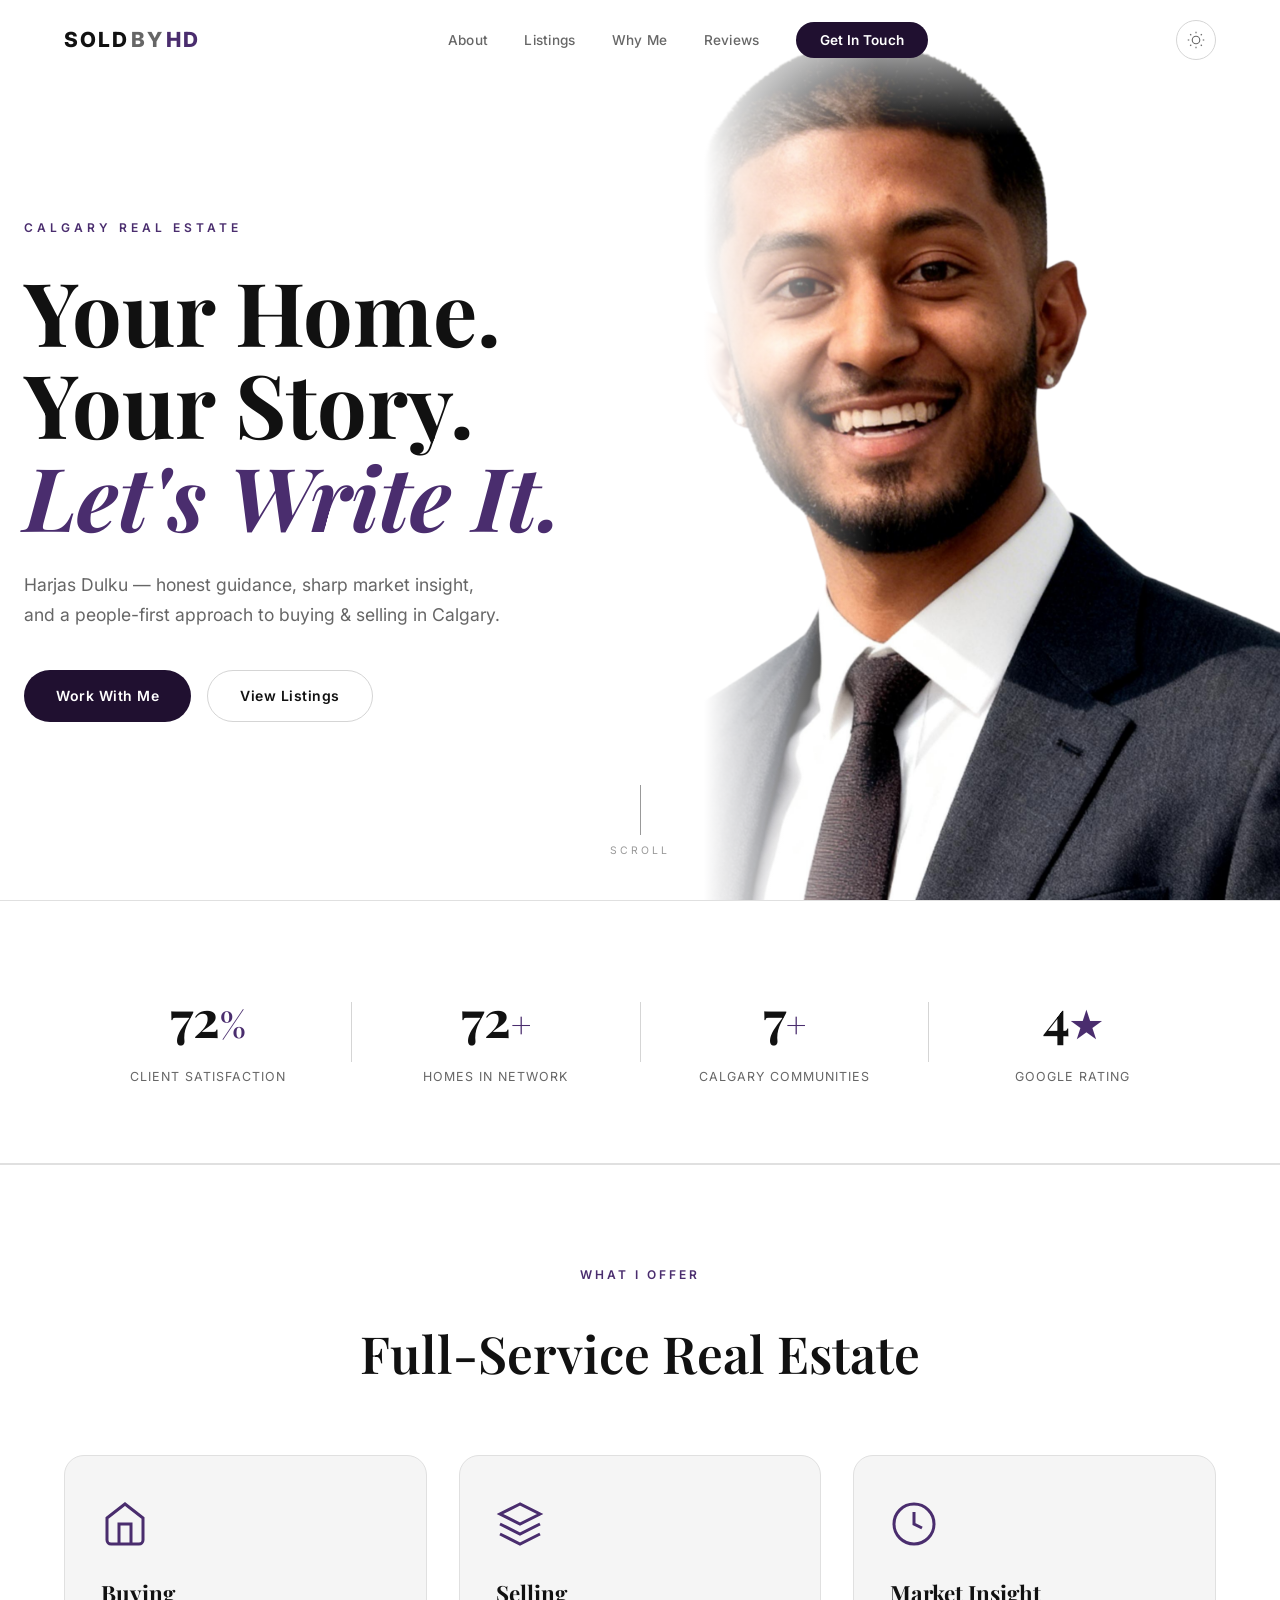
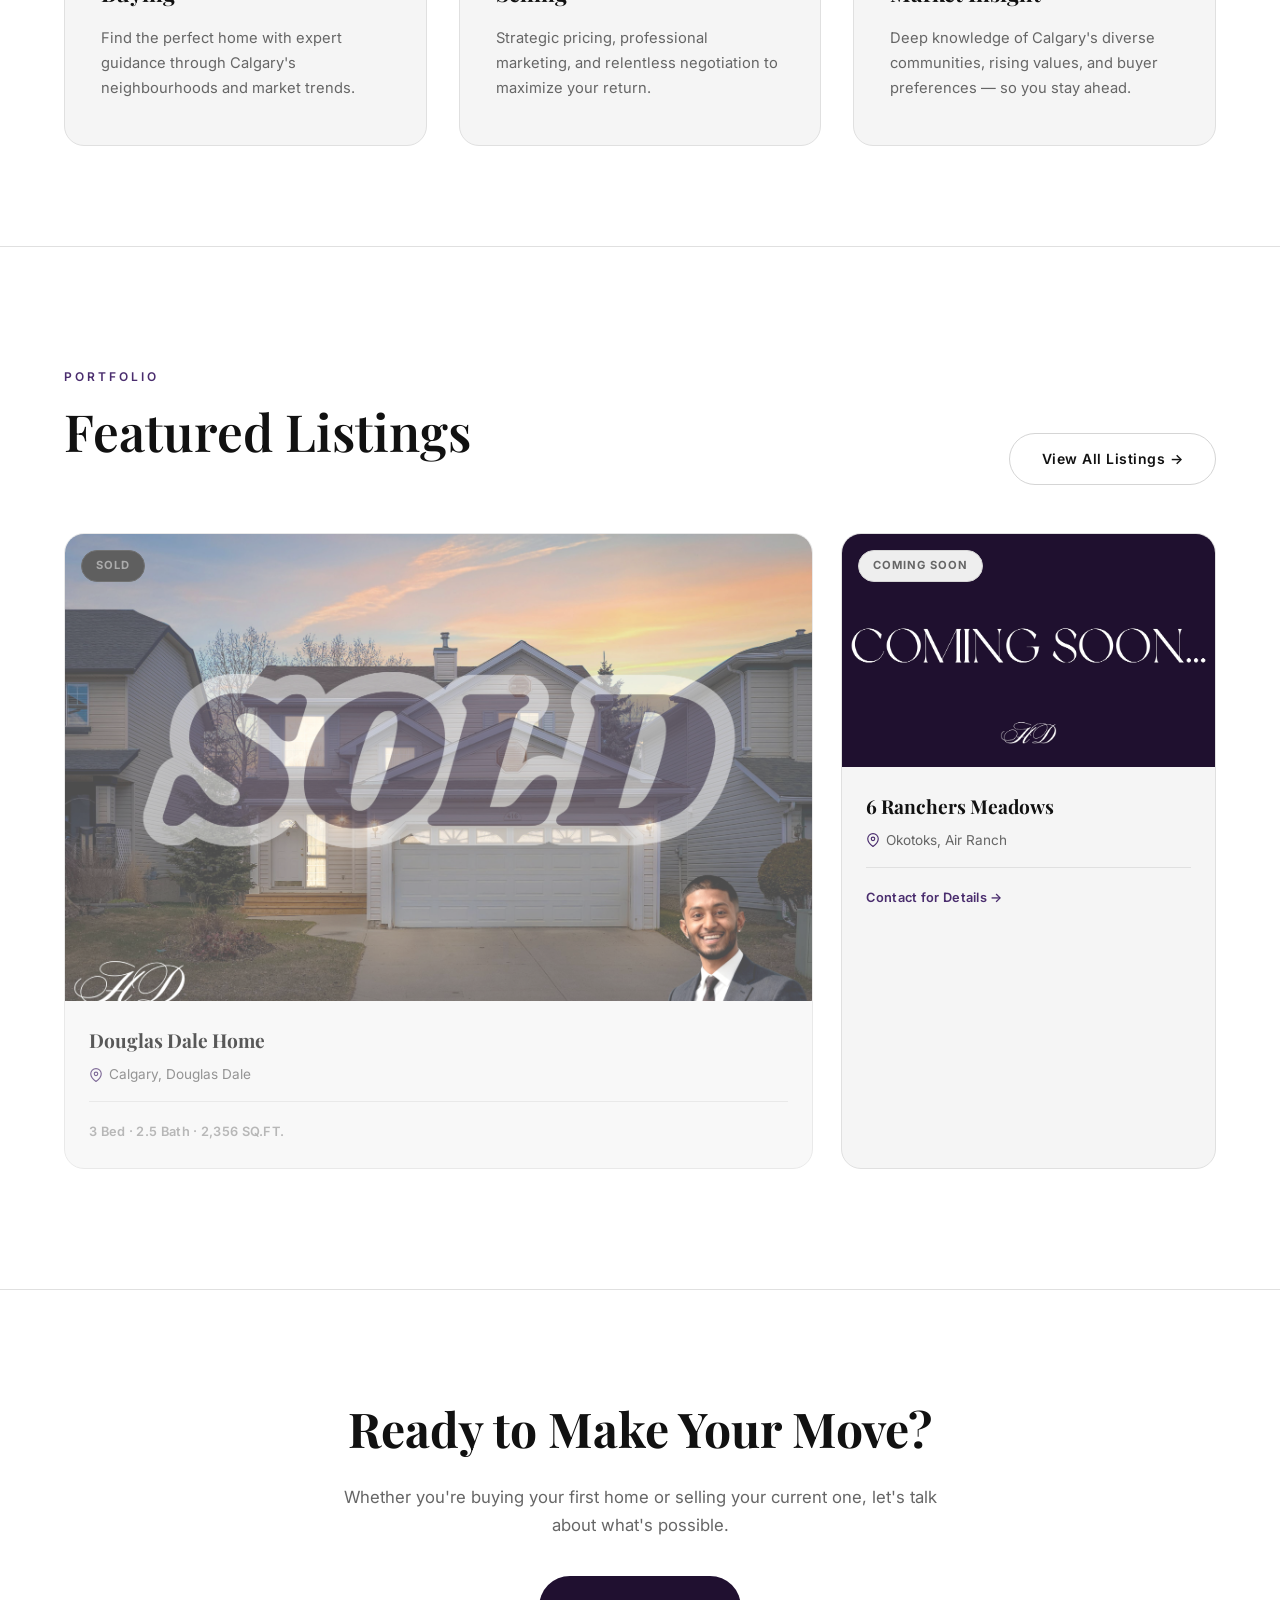
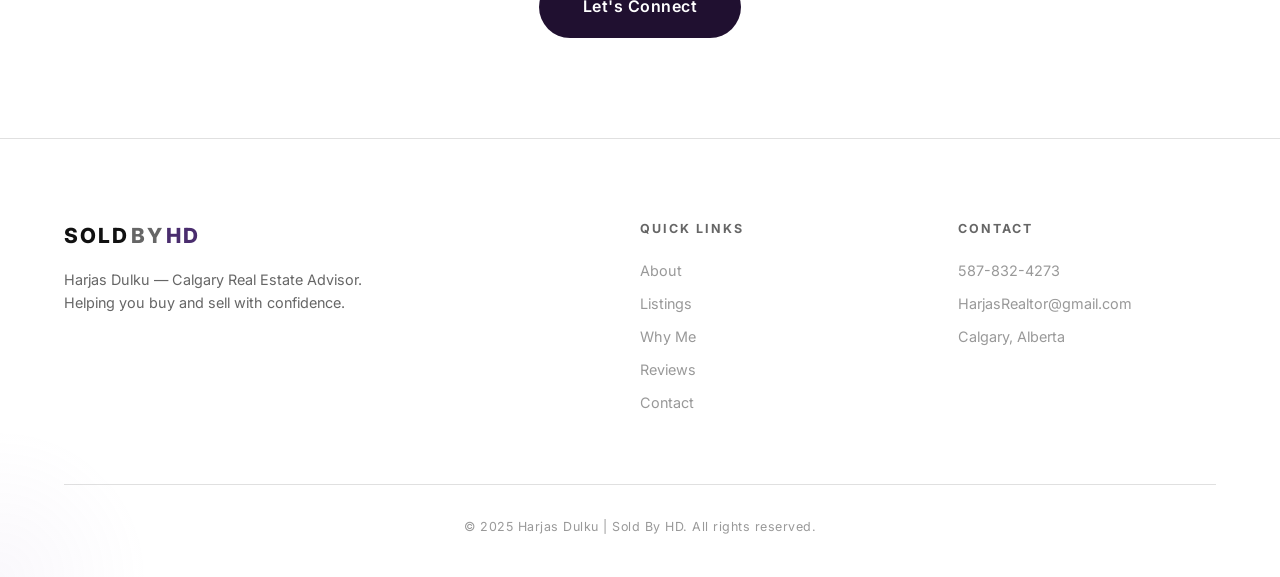
==== commit c5da2eff: "Remove terminated Martindale listing; rebrand sold home to Douglas Dale; update Honest Advice photo " ====
--- a/index.html
+++ b/index.html
@@ -151,35 +151,34 @@
         <a href="listings.html" class="btn btn-ghost reveal">View All Listings &rarr;</a>
       </div>
       <div class="featured-duo">
-        <a href="https://www.realtor.ca/real-estate/29686147/61-martindale-boulevard-ne-calgary-martindale" target="_blank" rel="noopener" class="listing-card featured reveal">
+        <div class="listing-card sold reveal">
           <div class="listing-image">
-            <img src="Images/61 Martindale Boulevard NE.jpg" alt="61 Martindale Boulevard NE, Calgary" class="listing-real-image">
-            <div class="listing-badge">Featured</div>
-            <div class="listing-overlay"><span>View on Realtor.ca &rarr;</span></div>
+            <img src="Images/416 Douglas Glen Close Sold.jpg" alt="Douglas Dale Home, Calgary — Sold" class="listing-real-image">
+            <div class="listing-badge sold-badge">Sold</div>
           </div>
           <div class="listing-info">
-            <h3>61 Martindale Boulevard NE</h3>
+            <h3>Douglas Dale Home</h3>
             <p class="listing-location">
               <svg viewBox="0 0 24 24" fill="none" stroke="currentColor" stroke-width="2" width="14" height="14"><path d="M21 10c0 7-9 13-9 13s-9-6-9-13a9 9 0 0118 0z"/><circle cx="12" cy="10" r="3"/></svg>
-              Calgary, Martindale
+              Calgary, Douglas Dale
             </p>
-            <div class="listing-details"><span>4 Bed &middot; 3.5 Bath &middot; 1,060 SQ.FT. &rarr;</span></div>
-          </div>
-        </a>
-        <div class="listing-card sold reveal">
+            <div class="listing-details"><span class="sold-text">3 Bed &middot; 2.5 Bath &middot; 2,356 SQ.FT.</span></div>
+          </div>
+        </div>
+        <a href="contact.html" class="listing-card reveal">
           <div class="listing-image">
-            <img src="Images/416 Douglas Glen Close Sold.jpg" alt="416 Douglas Glen Close SE, Calgary — Sold" class="listing-real-image">
-            <div class="listing-badge sold-badge">Sold</div>
+            <img src="Images/FlairComingSoon.jpg" alt="6 Ranchers Meadows — Coming Soon" class="listing-real-image">
+            <div class="listing-badge soon">Coming Soon</div>
           </div>
           <div class="listing-info">
-            <h3>416 Douglas Glen Close SE</h3>
+            <h3>6 Ranchers Meadows</h3>
             <p class="listing-location">
               <svg viewBox="0 0 24 24" fill="none" stroke="currentColor" stroke-width="2" width="14" height="14"><path d="M21 10c0 7-9 13-9 13s-9-6-9-13a9 9 0 0118 0z"/><circle cx="12" cy="10" r="3"/></svg>
-              Calgary, Douglas Glen
+              Okotoks, Air Ranch
             </p>
-            <div class="listing-details"><span class="sold-text">3 Bed &middot; 2.5 Bath &middot; 2,356 SQ.FT.</span></div>
-          </div>
-        </div>
+            <div class="listing-details"><span>Contact for Details &rarr;</span></div>
+          </div>
+        </a>
       </div>
     </div>
   </section>
